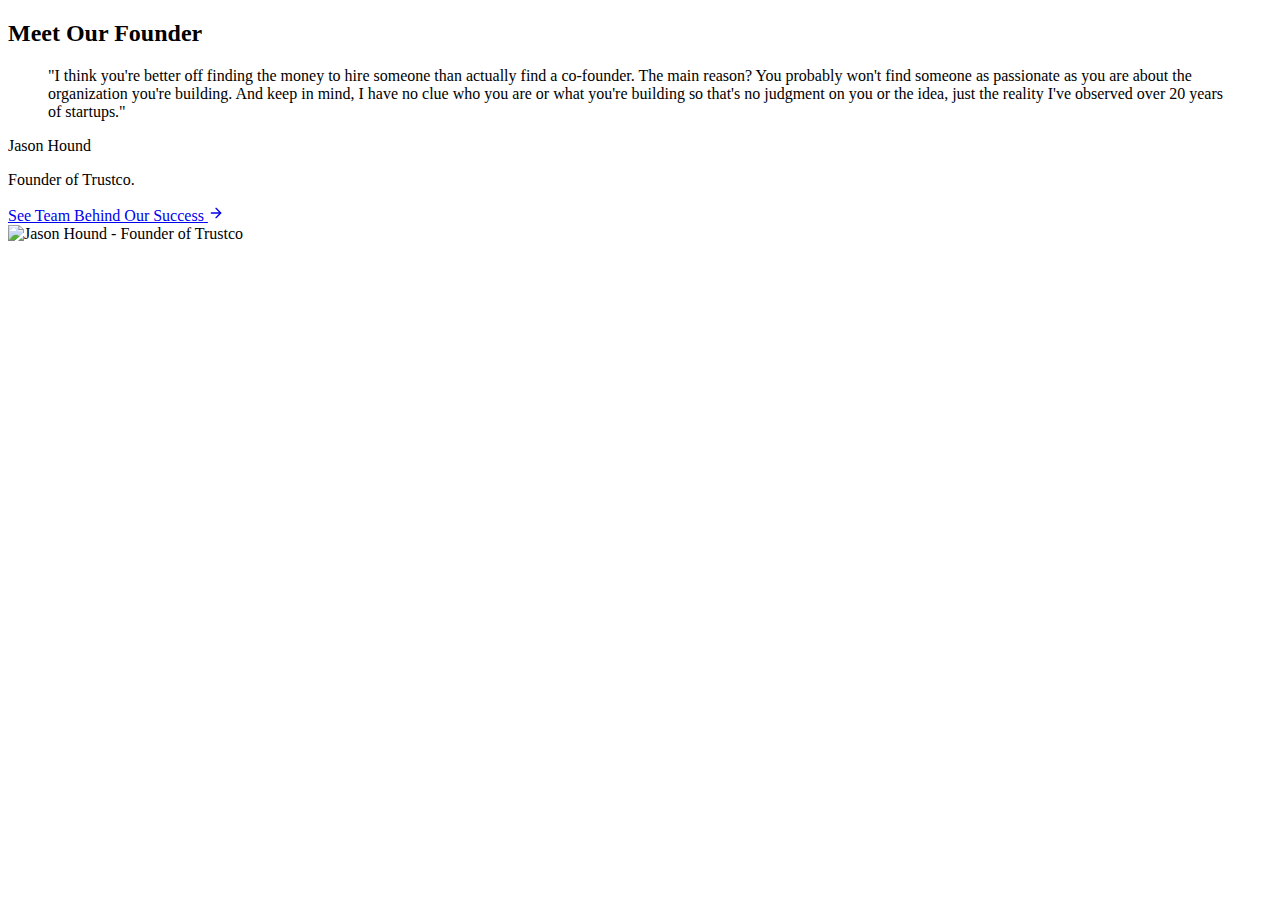
==== main.html @ 5d486e42 "Update main.html" ====
<!DOCTYPE html>
<html lang="en">

<head>
    <meta charset="UTF-8">
    <meta name="viewport" content="width=device-width, initial-scale=1.0">
    <title>Sales Insights Video</title>
    <link rel="stylesheet" href="style.css">
</head>

<body>
    <!-- Meet Our Founder Section -->
    <section class="founder-section">
        <div class="container">
            <div class="founder-grid">
                <!-- Founder Text Content -->
                <div class="founder-content">
                    <h2 class="founder-title">Meet Our Founder</h2>
                    <blockquote class="founder-quote">
                        "I think you're better off finding the money to hire someone than actually find a co-founder.
                        The main reason? You probably won't find someone as passionate as you are about the organization
                        you're building. And keep in mind, I have no clue who you are or what you're building so that's
                        no judgment on you or the idea, just the reality I've observed over 20 years of startups."
                    </blockquote>
                    <div class="founder-info">
                        <p class="founder-name">Jason Hound</p>
                        <p class="founder-position">Founder of Trustco.</p>
                    </div>
                    <a href="#team" class="team-button">
                        <span>See Team Behind Our Success</span>
                        <svg xmlns="http://www.w3.org/2000/svg" width="16" height="16" viewBox="0 0 24 24" fill="none"
                            stroke="currentColor" stroke-width="2" stroke-linecap="round" stroke-linejoin="round">
                            <line x1="5" y1="12" x2="19" y2="12"></line>
                            <polyline points="12 5 19 12 12 19"></polyline>
                        </svg>
                    </a>
                </div>

                <!-- Founder Image -->
                <div class="founder-image-container">
                    <div class="founder-image-main">
                        <img src="./public/image_founder.png" alt="Jason Hound - Founder of Trustco">
                    </div>
                </div>
            </div>
        </div>
    </section>

</body>

</html>
---- style.css ----
/* Statistics Strip Styles */
.statistics-strip {
 background-color: #fff;
 padding: 4rem 0;
 margin-top: 4rem;
}

.statistics-grid {
 display: grid;
 grid-template-columns: repeat(4, 1fr);
 gap: 2rem;
 text-align: center;
}

.statistic-value {
 font-size: 2.5rem;
 font-weight: 700;
 color: #003349;
 margin-bottom: 0.5rem;
}

.statistic-label {
 font-size: 1rem;
 color: #4b5563;
}

/* Responsive Styles */
@media (max-width: 1024px) {
 .beneficial-grid {
   grid-template-columns: repeat(2, 1fr);
 }
}

@media (max-width: 768px) {
 .beneficial-grid {
   grid-template-columns: 1fr;
 }

 .statistics-grid {
   grid-template-columns: repeat(2, 1fr);
   gap: 2rem 1rem;
 }
}

@media (max-width: 480px) {
 .statistics-grid {
   grid-template-columns: 1fr;
 }
}
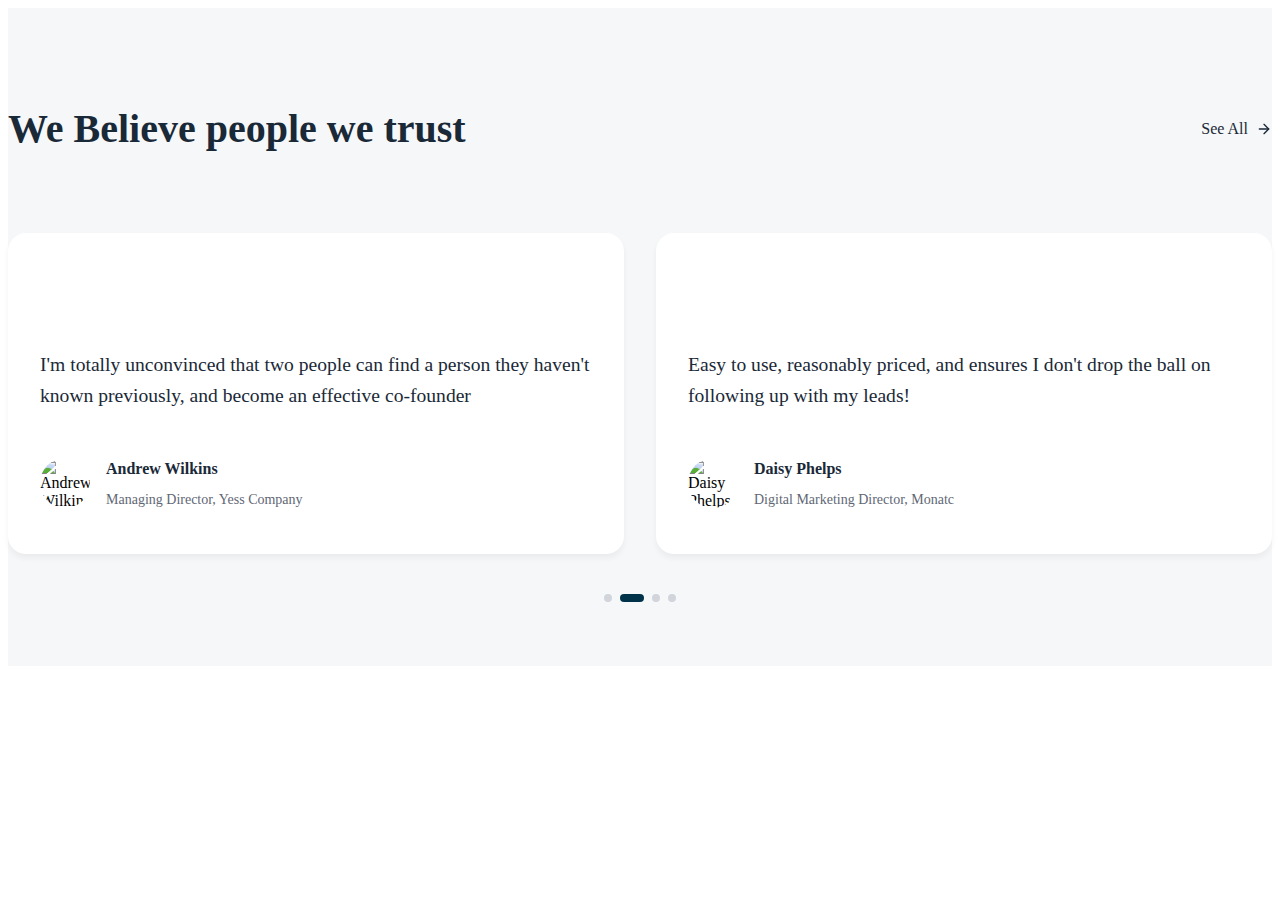
==== commit 5db5a610: "Update main.html" ====
--- a/main.html
+++ b/main.html
@@ -9,43 +9,61 @@
 </head>
 
 <body>
-    <!-- Meet Our Founder Section -->
-    <section class="founder-section">
+    <!-- Testimonials Section -->
+    <section class="testimonials-section">
         <div class="container">
-            <div class="founder-grid">
-                <!-- Founder Text Content -->
-                <div class="founder-content">
-                    <h2 class="founder-title">Meet Our Founder</h2>
-                    <blockquote class="founder-quote">
-                        "I think you're better off finding the money to hire someone than actually find a co-founder.
-                        The main reason? You probably won't find someone as passionate as you are about the organization
-                        you're building. And keep in mind, I have no clue who you are or what you're building so that's
-                        no judgment on you or the idea, just the reality I've observed over 20 years of startups."
-                    </blockquote>
-                    <div class="founder-info">
-                        <p class="founder-name">Jason Hound</p>
-                        <p class="founder-position">Founder of Trustco.</p>
+            <div class="section-header">
+                <h2 class="section-title">We Believe people we trust</h2>
+                <a href="#" class="see-all">See All <svg xmlns="http://www.w3.org/2000/svg" width="16" height="16"
+                        viewBox="0 0 24 24" fill="none" stroke="currentColor" stroke-width="2" stroke-linecap="round"
+                        stroke-linejoin="round">
+                        <line x1="5" y1="12" x2="19" y2="12"></line>
+                        <polyline points="12 5 19 12 12 19"></polyline>
+                    </svg></a>
+            </div>
+
+            <div class="testimonials-grid">
+                <!-- Testimonial Card 1 -->
+                <div class="testimonial-card">
+                    <div class="quote-mark">
+                        <img src="./public/reviewlogo.png" alt="">
                     </div>
-                    <a href="#team" class="team-button">
-                        <span>See Team Behind Our Success</span>
-                        <svg xmlns="http://www.w3.org/2000/svg" width="16" height="16" viewBox="0 0 24 24" fill="none"
-                            stroke="currentColor" stroke-width="2" stroke-linecap="round" stroke-linejoin="round">
-                            <line x1="5" y1="12" x2="19" y2="12"></line>
-                            <polyline points="12 5 19 12 12 19"></polyline>
-                        </svg>
-                    </a>
+                    <p class="testimonial-text">I'm totally unconvinced that two people can find a person they haven't
+                        known previously, and become an effective co-founder</p>
+                    <div class="testimonial-author">
+                        <img src="./public/review1.png" alt="Andrew Wilkins" class="author-image">
+                        <div class="author-info">
+                            <p class="author-name">Andrew Wilkins</p>
+                            <p class="author-position">Managing Director, Yess Company</p>
+                        </div>
+                    </div>
                 </div>
 
-                <!-- Founder Image -->
-                <div class="founder-image-container">
-                    <div class="founder-image-main">
-                        <img src="./public/image_founder.png" alt="Jason Hound - Founder of Trustco">
+                <!-- Testimonial Card 2 -->
+                <div class="testimonial-card">
+                    <div class="quote-mark">
+                        <img src="./public/reviewlogo.png" alt="">
+                    </div>
+                    <p class="testimonial-text">Easy to use, reasonably priced, and ensures I don't drop the ball on
+                        following up with my leads!</p>
+                    <div class="testimonial-author">
+                        <img src="./public/review2.png" alt="Daisy Phelps" class="author-image">
+                        <div class="author-info">
+                            <p class="author-name">Daisy Phelps</p>
+                            <p class="author-position">Digital Marketing Director, Monatc</p>
+                        </div>
                     </div>
                 </div>
             </div>
+
+            <div class="testimonial-dots">
+                <span class="dot"></span>
+                <span class="dot active"></span>
+                <span class="dot"></span>
+                <span class="dot"></span>
+            </div>
         </div>
     </section>
-
 </body>
 
 </html>
--- a/style.css
+++ b/style.css
@@ -1,49 +1,133 @@
-/* Statistics Strip Styles */
-.statistics-strip {
- background-color: #fff;
- padding: 4rem 0;
- margin-top: 4rem;
+/* Testimonials Section Styles */
+.testimonials-section {
+padding: 4rem 0;
+background-color: #f5f7f8;
 }
 
-.statistics-grid {
- display: grid;
- grid-template-columns: repeat(4, 1fr);
- gap: 2rem;
- text-align: center;
+.section-header {
+display: flex;
+justify-content: space-between;
+align-items: center;
+margin-bottom: 3rem;
 }
 
-.statistic-value {
- font-size: 2.5rem;
- font-weight: 700;
- color: #003349;
- margin-bottom: 0.5rem;
+.section-title {
+font-size: 2.5rem;
+font-weight: 700;
+color: #1a2937;
 }
 
-.statistic-label {
- font-size: 1rem;
- color: #4b5563;
+.see-all {
+display: flex;
+align-items: center;
+gap: 0.5rem;
+text-decoration: none;
+color: #1a2937;
+font-weight: 500;
+transition: color 0.3s ease;
+}
+
+.see-all:hover {
+color: #003349;
+}
+
+.testimonials-grid {
+display: grid;
+grid-template-columns: repeat(2, 1fr);
+gap: 2rem;
+}
+
+.testimonial-card {
+background-color: #fff;
+border-radius: 18px;
+padding: 2rem;
+box-shadow: 0 4px 6px rgba(0, 0, 0, 0.05);
+position: relative;
+}
+
+.quote-mark {
+font-size: 4rem;
+color: #FFD700;
+font-weight: 700;
+line-height: 1;
+margin-bottom: 1rem;
+font-family: 'Georgia', serif;
+}
+
+.testimonial-text {
+font-size: 1.225rem;
+font-weight: 500;
+color: #1a2937;
+margin-bottom: 2rem;
+line-height: 1.6;
+}
+
+.testimonial-author {
+display: flex;
+align-items: center;
+gap: 1rem;
+}
+
+.author-image {
+width: 50px;
+height: 50px;
+border-radius: 50%;
+object-fit: cover;
+}
+
+.author-name {
+font-weight: 600;
+font-size: 1rem;
+color: #1a2937;
+margin-bottom: 0.25rem;
+}
+
+.author-position {
+font-size: 0.875rem;
+color: #616775;
+}
+
+.testimonial-dots {
+display: flex;
+justify-content: center;
+gap: 0.5rem;
+margin-top: 2.5rem;
+}
+
+.dot {
+width: 8px;
+height: 8px;
+border-radius: 50%;
+background-color: #d1d5db;
+transition: all 0.3s ease;
+}
+
+.dot.active {
+width: 24px;
+border-radius: 4px;
+background-color: #003349;
 }
 
 /* Responsive Styles */
-@media (max-width: 1024px) {
- .beneficial-grid {
-   grid-template-columns: repeat(2, 1fr);
- }
+@media (max-width: 768px) {
+.testimonials-grid {
+ grid-template-columns: 1fr;
+ gap: 1.5rem;
 }
 
-@media (max-width: 768px) {
- .beneficial-grid {
-   grid-template-columns: 1fr;
- }
-
- .statistics-grid {
-   grid-template-columns: repeat(2, 1fr);
-   gap: 2rem 1rem;
- }
+.section-title {
+ font-size: 2rem;
+}
 }
 
 @media (max-width: 480px) {
- .statistics-grid {
-   grid-template-columns: 1fr;
- }
+.testimonial-text {
+ font-size: 1rem;
 }
+
+.section-header {
+ flex-direction: column;
+ align-items: flex-start;
+ gap: 1rem;
+}
+}
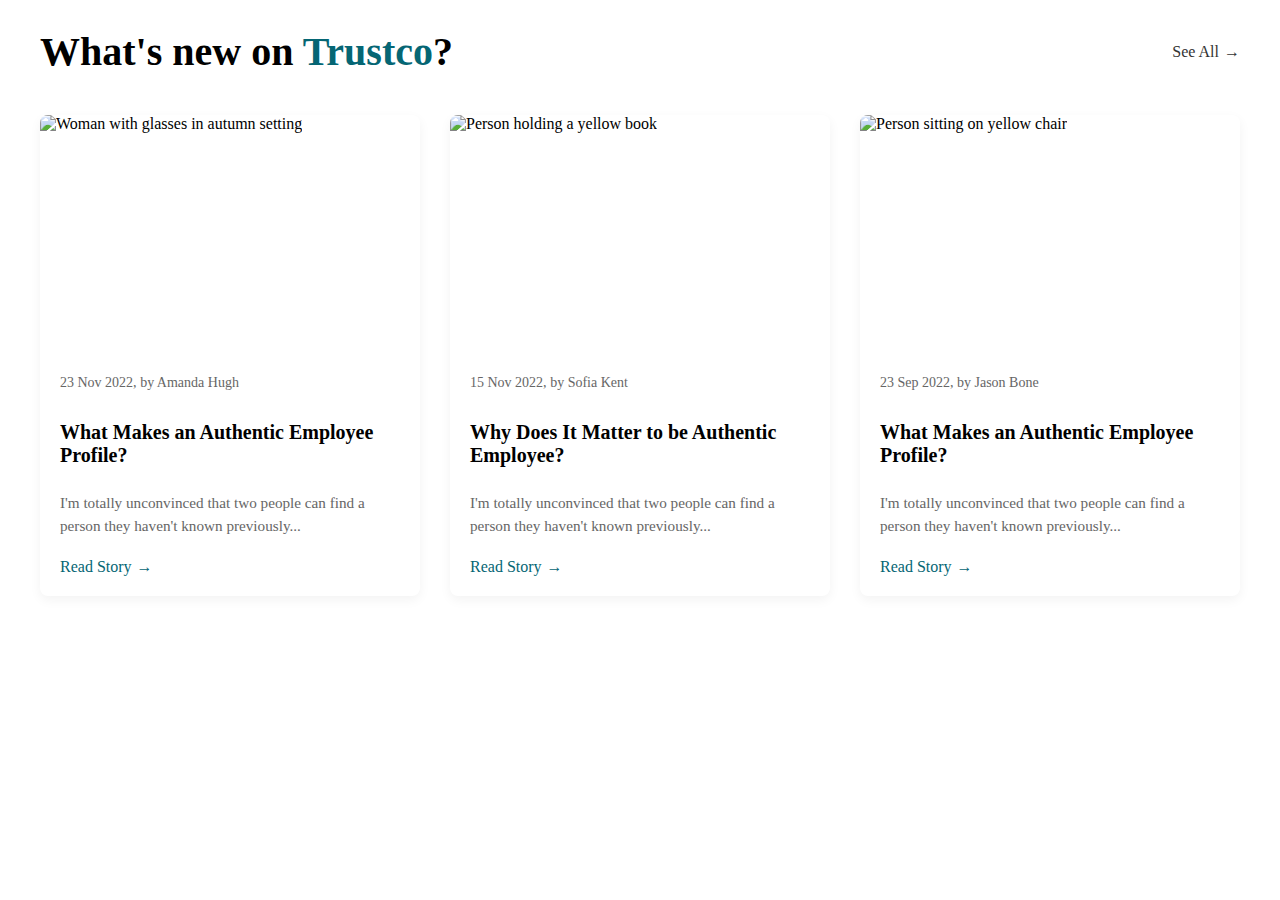
==== commit 85904f04: "Update main.html" ====
--- a/main.html
+++ b/main.html
@@ -9,59 +9,55 @@
 </head>
 
 <body>
-    <!-- Testimonials Section -->
-    <section class="testimonials-section">
-        <div class="container">
-            <div class="section-header">
-                <h2 class="section-title">We Believe people we trust</h2>
-                <a href="#" class="see-all">See All <svg xmlns="http://www.w3.org/2000/svg" width="16" height="16"
-                        viewBox="0 0 24 24" fill="none" stroke="currentColor" stroke-width="2" stroke-linecap="round"
-                        stroke-linejoin="round">
-                        <line x1="5" y1="12" x2="19" y2="12"></line>
-                        <polyline points="12 5 19 12 12 19"></polyline>
-                    </svg></a>
-            </div>
+    <!-- What's New on Trustco Section -->
+    <section class="whats-new-section">
+        <div class="section-header">
+            <h2>What's new on <span class="highlight">Trustco</span>?</h2>
+            <a href="#" class="see-all">See All <span class="arrow">→</span></a>
+        </div>
 
-            <div class="testimonials-grid">
-                <!-- Testimonial Card 1 -->
-                <div class="testimonial-card">
-                    <div class="quote-mark">
-                        <img src="./public/reviewlogo.png" alt="">
-                    </div>
-                    <p class="testimonial-text">I'm totally unconvinced that two people can find a person they haven't
-                        known previously, and become an effective co-founder</p>
-                    <div class="testimonial-author">
-                        <img src="./public/review1.png" alt="Andrew Wilkins" class="author-image">
-                        <div class="author-info">
-                            <p class="author-name">Andrew Wilkins</p>
-                            <p class="author-position">Managing Director, Yess Company</p>
-                        </div>
-                    </div>
+        <div class="blog-cards">
+            <!-- Card 1 -->
+            <article class="blog-card">
+                <div class="card-image">
+                    <img src="./public/Photo1.png" alt="Woman with glasses in autumn setting" />
                 </div>
+                <div class="card-content">
+                    <div class="card-date">23 Nov 2022, <span class="author">by Amanda Hugh</span></div>
+                    <h3 class="card-title">What Makes an Authentic Employee Profile?</h3>
+                    <p class="card-excerpt">I'm totally unconvinced that two people can find a person they haven't known
+                        previously...</p>
+                    <a href="#" class="read-story">Read Story <span class="arrow">→</span></a>
+                </div>
+            </article>
 
-                <!-- Testimonial Card 2 -->
-                <div class="testimonial-card">
-                    <div class="quote-mark">
-                        <img src="./public/reviewlogo.png" alt="">
-                    </div>
-                    <p class="testimonial-text">Easy to use, reasonably priced, and ensures I don't drop the ball on
-                        following up with my leads!</p>
-                    <div class="testimonial-author">
-                        <img src="./public/review2.png" alt="Daisy Phelps" class="author-image">
-                        <div class="author-info">
-                            <p class="author-name">Daisy Phelps</p>
-                            <p class="author-position">Digital Marketing Director, Monatc</p>
-                        </div>
-                    </div>
+            <!-- Card 2 -->
+            <article class="blog-card">
+                <div class="card-image">
+                    <img src="./public/Photo2.png" alt="Person holding a yellow book" />
                 </div>
-            </div>
+                <div class="card-content">
+                    <div class="card-date">15 Nov 2022, <span class="author">by Sofia Kent</span></div>
+                    <h3 class="card-title">Why Does It Matter to be Authentic Employee?</h3>
+                    <p class="card-excerpt">I'm totally unconvinced that two people can find a person they haven't known
+                        previously...</p>
+                    <a href="#" class="read-story">Read Story <span class="arrow">→</span></a>
+                </div>
+            </article>
 
-            <div class="testimonial-dots">
-                <span class="dot"></span>
-                <span class="dot active"></span>
-                <span class="dot"></span>
-                <span class="dot"></span>
-            </div>
+            <!-- Card 3 -->
+            <article class="blog-card">
+                <div class="card-image">
+                    <img src="./public/Photo3.png" alt="Person sitting on yellow chair" />
+                </div>
+                <div class="card-content">
+                    <div class="card-date">23 Sep 2022, <span class="author">by Jason Bone</span></div>
+                    <h3 class="card-title">What Makes an Authentic Employee Profile?</h3>
+                    <p class="card-excerpt">I'm totally unconvinced that two people can find a person they haven't known
+                        previously...</p>
+                    <a href="#" class="read-story">Read Story <span class="arrow">→</span></a>
+                </div>
+            </article>
         </div>
     </section>
 </body>
--- a/style.css
+++ b/style.css
@@ -1,133 +1,132 @@
-/* Testimonials Section Styles */
-.testimonials-section {
-padding: 4rem 0;
-background-color: #f5f7f8;
+/* What's New Section Styles */
+.whats-new-section {
+max-width: 1200px;
+margin: 0 auto;
+padding: 20px;
 }
 
 .section-header {
 display: flex;
 justify-content: space-between;
 align-items: center;
-margin-bottom: 3rem;
+margin-bottom: 40px;
 }
 
-.section-title {
+.section-header h2 {
 font-size: 2.5rem;
 font-weight: 700;
-color: #1a2937;
+margin: 0;
+}
+
+.highlight {
+color: #056674;
 }
 
 .see-all {
+color: #333;
+text-decoration: none;
+font-weight: 500;
 display: flex;
 align-items: center;
-gap: 0.5rem;
-text-decoration: none;
-color: #1a2937;
-font-weight: 500;
-transition: color 0.3s ease;
 }
 
-.see-all:hover {
-color: #003349;
+.arrow {
+margin-left: 5px;
 }
 
-.testimonials-grid {
+.blog-cards {
 display: grid;
-grid-template-columns: repeat(2, 1fr);
-gap: 2rem;
+/* grid-template-columns: repeat(3, 1fr); */
+grid-template-columns: repeat(auto-fit, minmax(300px, 1fr));
+gap: 30px;
 }
 
-.testimonial-card {
-background-color: #fff;
-border-radius: 18px;
-padding: 2rem;
-box-shadow: 0 4px 6px rgba(0, 0, 0, 0.05);
-position: relative;
+.blog-card {
+background-color: white;
+border-radius: 8px;
+overflow: hidden;
+box-shadow: 0 4px 12px rgba(0, 0, 0, 0.05);
+transition: transform 0.3s ease, box-shadow 0.3s ease;
+display: flex;
+flex-direction: column;
 }
 
-.quote-mark {
-font-size: 4rem;
-color: #FFD700;
-font-weight: 700;
-line-height: 1;
-margin-bottom: 1rem;
-font-family: 'Georgia', serif;
+.blog-card:hover {
+transform: translateY(-5px);
+box-shadow: 0 10px 20px rgba(0, 0, 0, 0.1);
 }
 
-.testimonial-text {
-font-size: 1.225rem;
-font-weight: 500;
-color: #1a2937;
-margin-bottom: 2rem;
-line-height: 1.6;
+.card-image {
+width: 100%;
+height: 240px;
+display: block;
 }
 
-.testimonial-author {
-display: flex;
-align-items: center;
-gap: 1rem;
+.card-image img {
+width: 100%;
+height: 100%;
+object-fit: cover;
+object-position: center;
 }
 
-.author-image {
-width: 50px;
-height: 50px;
-border-radius: 50%;
-object-fit: cover;
+.card-content {
+padding: 20px;
+display: flex;
+flex-direction: column;
+flex-grow: 1;
 }
 
-.author-name {
-font-weight: 600;
-font-size: 1rem;
-color: #1a2937;
-margin-bottom: 0.25rem;
+.card-date {
+font-size: 0.875rem;
+color: #666;
+margin-bottom: 10px;
 }
 
-.author-position {
-font-size: 0.875rem;
-color: #616775;
+.author {
+font-weight: 500;
 }
 
-.testimonial-dots {
-display: flex;
-justify-content: center;
-gap: 0.5rem;
-margin-top: 2.5rem;
+.card-title {
+font-size: 1.25rem;
+font-weight: 700;
+margin-bottom: 10px;
 }
 
-.dot {
-width: 8px;
-height: 8px;
-border-radius: 50%;
-background-color: #d1d5db;
-transition: all 0.3s ease;
+.card-excerpt {
+color: #666;
+font-size: 0.95rem;
+line-height: 1.5;
+margin-bottom: 20px;
+flex-grow: 1;
 }
 
-.dot.active {
-width: 24px;
-border-radius: 4px;
-background-color: #003349;
+.read-story {
+color: #056674;
+text-decoration: none;
+font-weight: 500;
+display: inline-flex;
+align-items: center;
+margin-top: auto;
 }
 
-/* Responsive Styles */
-@media (max-width: 768px) {
-.testimonials-grid {
- grid-template-columns: 1fr;
- gap: 1.5rem;
+.read-story .arrow {
+margin-left: 5px;
 }
 
-.section-title {
- font-size: 2rem;
+@media (max-width: 900px) {
+.blog-cards {
+ grid-template-columns: repeat(2, 1fr);
 }
 }
 
-@media (max-width: 480px) {
-.testimonial-text {
- font-size: 1rem;
+@media (max-width: 600px) {
+.blog-cards {
+ grid-template-columns: 1fr;
 }
 
 .section-header {
  flex-direction: column;
  align-items: flex-start;
- gap: 1rem;
+ gap: 15px;
 }
 }
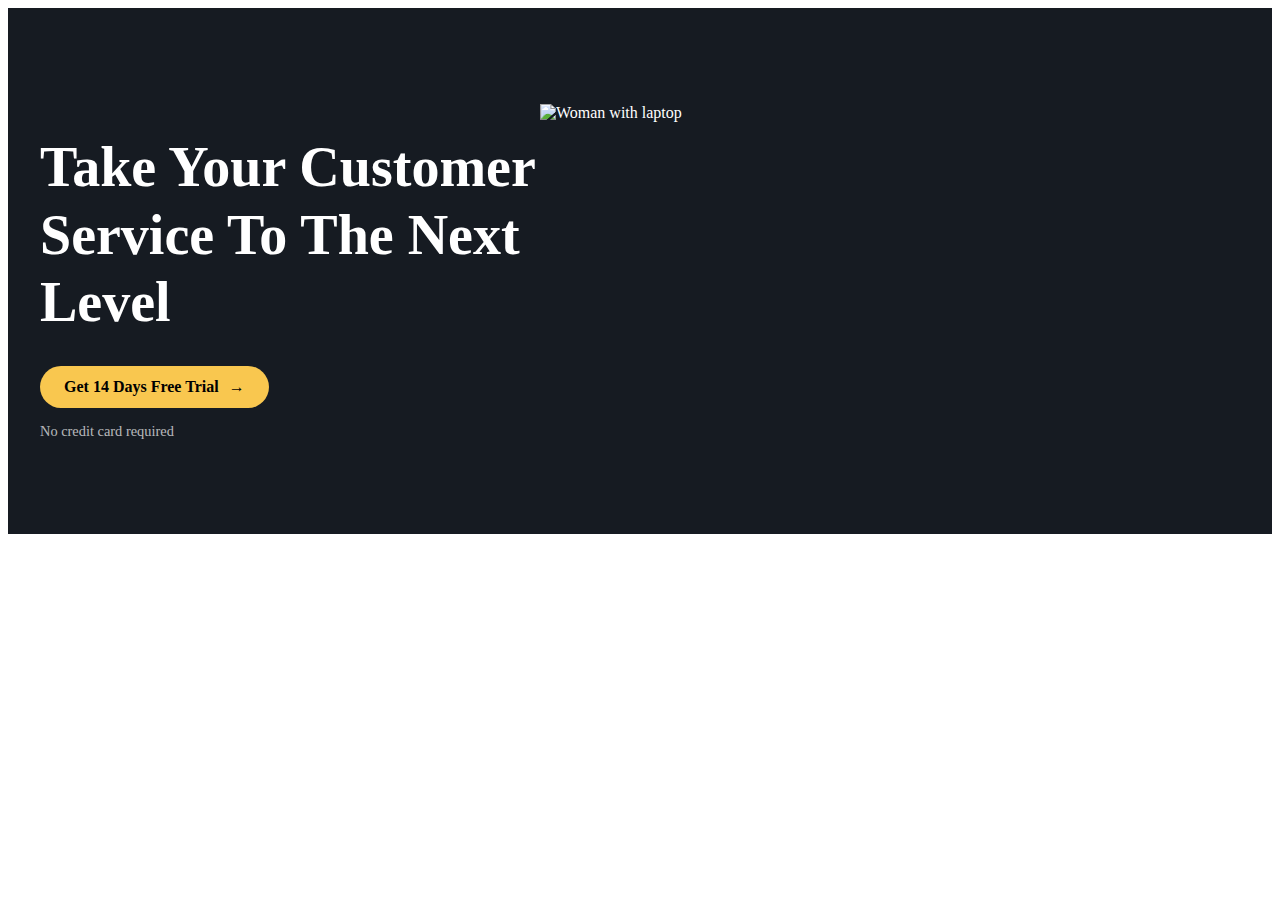
==== commit 6e487669: "Update main.html" ====
--- a/main.html
+++ b/main.html
@@ -8,56 +8,18 @@
     <link rel="stylesheet" href="style.css">
 </head>
 
-<body>
-    <!-- What's New on Trustco Section -->
-    <section class="whats-new-section">
-        <div class="section-header">
-            <h2>What's new on <span class="highlight">Trustco</span>?</h2>
-            <a href="#" class="see-all">See All <span class="arrow">→</span></a>
-        </div>
+<body><!-- Customer Service Section -->
+    <section class="customer-service-section">
+        <div class="service-content">
+            <div class="service-text">
+                <h2>Take Your Customer Service To The Next Level</h2>
+                <a href="#" class="trial-button">Get 14 Days Free Trial <span class="arrow">→</span></a>
+                <p class="no-card">No credit card required</p>
+            </div>
 
-        <div class="blog-cards">
-            <!-- Card 1 -->
-            <article class="blog-card">
-                <div class="card-image">
-                    <img src="./public/Photo1.png" alt="Woman with glasses in autumn setting" />
-                </div>
-                <div class="card-content">
-                    <div class="card-date">23 Nov 2022, <span class="author">by Amanda Hugh</span></div>
-                    <h3 class="card-title">What Makes an Authentic Employee Profile?</h3>
-                    <p class="card-excerpt">I'm totally unconvinced that two people can find a person they haven't known
-                        previously...</p>
-                    <a href="#" class="read-story">Read Story <span class="arrow">→</span></a>
-                </div>
-            </article>
-
-            <!-- Card 2 -->
-            <article class="blog-card">
-                <div class="card-image">
-                    <img src="./public/Photo2.png" alt="Person holding a yellow book" />
-                </div>
-                <div class="card-content">
-                    <div class="card-date">15 Nov 2022, <span class="author">by Sofia Kent</span></div>
-                    <h3 class="card-title">Why Does It Matter to be Authentic Employee?</h3>
-                    <p class="card-excerpt">I'm totally unconvinced that two people can find a person they haven't known
-                        previously...</p>
-                    <a href="#" class="read-story">Read Story <span class="arrow">→</span></a>
-                </div>
-            </article>
-
-            <!-- Card 3 -->
-            <article class="blog-card">
-                <div class="card-image">
-                    <img src="./public/Photo3.png" alt="Person sitting on yellow chair" />
-                </div>
-                <div class="card-content">
-                    <div class="card-date">23 Sep 2022, <span class="author">by Jason Bone</span></div>
-                    <h3 class="card-title">What Makes an Authentic Employee Profile?</h3>
-                    <p class="card-excerpt">I'm totally unconvinced that two people can find a person they haven't known
-                        previously...</p>
-                    <a href="#" class="read-story">Read Story <span class="arrow">→</span></a>
-                </div>
-            </article>
+            <div class="service-image">
+                <img src="./public/customer.png" alt="Woman with laptop">
+            </div>
         </div>
     </section>
 </body>
--- a/style.css
+++ b/style.css
@@ -1,132 +1,95 @@
-/* What's New Section Styles */
-.whats-new-section {
-max-width: 1200px;
-margin: 0 auto;
-padding: 20px;
+/* Customer Service Section Styles */
+.customer-service-section {
+background-color: #161b22;
+color: white;
+padding: 80px 0;
+position: relative;
+overflow: hidden;
 }
 
-.section-header {
+.service-content {
 display: flex;
 justify-content: space-between;
 align-items: center;
-margin-bottom: 40px;
+max-width: 1200px;
+margin: 0 auto;
+padding: 0 20px;
 }
 
-.section-header h2 {
-font-size: 2.5rem;
-font-weight: 700;
-margin: 0;
+.service-text {
+flex: 1;
+max-width: 500px;
 }
 
-.highlight {
-color: #056674;
+.service-text h2 {
+font-size: 3.5rem;
+font-weight: 700;
+line-height: 1.2;
+margin-bottom: 30px;
 }
 
-.see-all {
-color: #333;
+.trial-button {
+display: inline-flex;
+align-items: center;
+background-color: #f9c74f;
+color: #000;
+padding: 12px 24px;
+border-radius: 30px;
 text-decoration: none;
-font-weight: 500;
-display: flex;
-align-items: center;
+font-weight: 600;
+transition: background-color 0.3s;
+}
+
+.trial-button:hover {
+background-color: #f8b500;
 }
 
 .arrow {
-margin-left: 5px;
+margin-left: 10px;
 }
 
-.blog-cards {
-display: grid;
-/* grid-template-columns: repeat(3, 1fr); */
-grid-template-columns: repeat(auto-fit, minmax(300px, 1fr));
-gap: 30px;
+.no-card {
+margin-top: 15px;
+color: rgba(255, 255, 255, 0.7);
+font-size: 0.9rem;
 }
 
-.blog-card {
-background-color: white;
-border-radius: 8px;
-overflow: hidden;
-box-shadow: 0 4px 12px rgba(0, 0, 0, 0.05);
-transition: transform 0.3s ease, box-shadow 0.3s ease;
-display: flex;
-flex-direction: column;
+.service-image {
+flex: 1;
+position: relative;
+height: 335px;
+max-width: 1200px;
 }
 
-.blog-card:hover {
-transform: translateY(-5px);
-box-shadow: 0 10px 20px rgba(0, 0, 0, 0.1);
-}
-
-.card-image {
+.service-image img {
 width: 100%;
-height: 240px;
 display: block;
 }
 
-.card-image img {
-width: 100%;
-height: 100%;
-object-fit: cover;
-object-position: center;
+.icon-circle {
+position: absolute;
+width: 50px;
+height: 50px;
+border-radius: 50%;
+display: flex;
+align-items: center;
+justify-content: center;
 }
 
-.card-content {
-padding: 20px;
-display: flex;
-flex-direction: column;
-flex-grow: 1;
+.icon-crown {
+background-color: rgba(255, 255, 255, 0.2);
+top: 40%;
+left: 10%;
 }
 
-.card-date {
-font-size: 0.875rem;
-color: #666;
-margin-bottom: 10px;
+.icon-search {
+background-color: #f9c74f;
+top: 20%;
+right: 10%;
 }
 
-.author {
-font-weight: 500;
+.icon-star {
+background-color: #1e5f74;
+bottom: 30%;
+right: 20%;
 }
-
-.card-title {
-font-size: 1.25rem;
-font-weight: 700;
-margin-bottom: 10px;
-}
-
-.card-excerpt {
-color: #666;
-font-size: 0.95rem;
-line-height: 1.5;
-margin-bottom: 20px;
-flex-grow: 1;
-}
-
-.read-story {
-color: #056674;
-text-decoration: none;
-font-weight: 500;
-display: inline-flex;
-align-items: center;
-margin-top: auto;
-}
-
-.read-story .arrow {
-margin-left: 5px;
-}
-
-@media (max-width: 900px) {
-.blog-cards {
- grid-template-columns: repeat(2, 1fr);
-}
-}
-
-@media (max-width: 600px) {
-.blog-cards {
- grid-template-columns: 1fr;
-}
-
-.section-header {
- flex-direction: column;
- align-items: flex-start;
- gap: 15px;
-}
-}
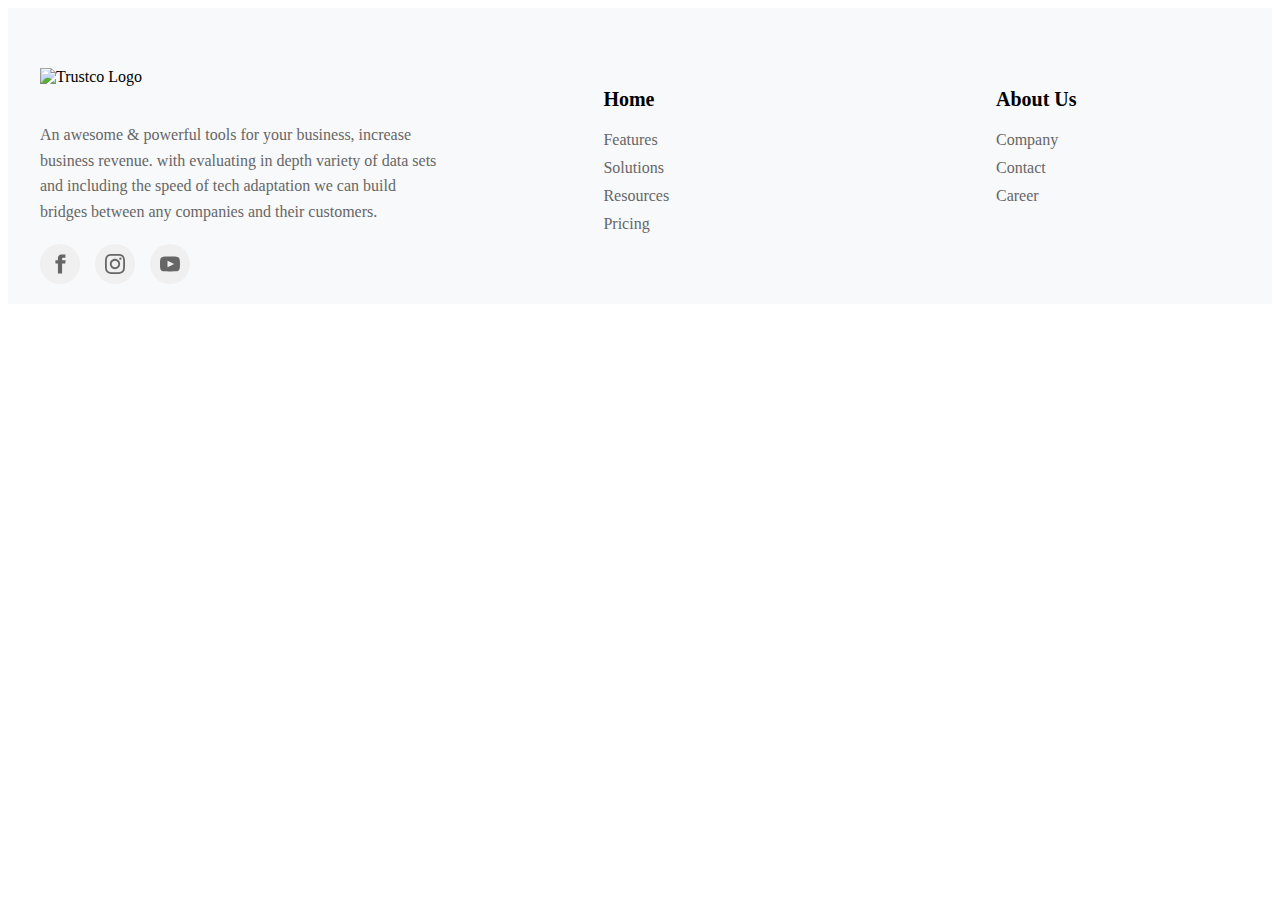
==== commit 16bd9757: "Update main.html" ====
--- a/main.html
+++ b/main.html
@@ -8,20 +8,62 @@
     <link rel="stylesheet" href="style.css">
 </head>
 
-<body><!-- Customer Service Section -->
-    <section class="customer-service-section">
-        <div class="service-content">
-            <div class="service-text">
-                <h2>Take Your Customer Service To The Next Level</h2>
-                <a href="#" class="trial-button">Get 14 Days Free Trial <span class="arrow">→</span></a>
-                <p class="no-card">No credit card required</p>
+<body><!-- Footer Section -->
+    <footer>
+        <div class="footer-top">
+            <div class="footer-logo-section">
+                <div class="footer-logo">
+                    <img src="./public/headerlogo.png" alt="Trustco Logo">
+                </div>
+                <div class="footer-description">
+                    <p>An awesome & powerful tools for your business, increase business revenue. with evaluating in
+                        depth variety of data sets and including the speed of tech adaptation we can build bridges
+                        between any companies and their customers.</p>
+                </div>
+                <div class="social-links">
+                    <a href="#" class="social-icon facebook">
+                        <svg xmlns="http://www.w3.org/2000/svg" viewBox="0 0 24 24" width="24" height="24">
+                            <path fill="currentColor"
+                                d="M18.77 7.46H14.5v-1.9c0-.9.6-1.1 1-1.1h3V.5h-4.33C10.24.5 9.5 3.44 9.5 5.32v2.15h-3v4h3v12h5v-12h3.85l.42-4z" />
+                        </svg>
+                    </a>
+                    <a href="#" class="social-icon instagram">
+                        <svg xmlns="http://www.w3.org/2000/svg" viewBox="0 0 24 24" width="24" height="24">
+                            <path fill="currentColor"
+                                d="M12 2.163c3.204 0 3.584.012 4.85.07 3.252.148 4.771 1.691 4.919 4.919.058 1.265.069 1.645.069 4.849 0 3.205-.012 3.584-.069 4.849-.149 3.225-1.664 4.771-4.919 4.919-1.266.058-1.644.07-4.85.07-3.204 0-3.584-.012-4.849-.07-3.26-.149-4.771-1.699-4.919-4.92-.058-1.265-.07-1.644-.07-4.849 0-3.204.013-3.583.07-4.849.149-3.227 1.664-4.771 4.919-4.919 1.266-.057 1.645-.069 4.849-.069zm0-2.163c-3.259 0-3.667.014-4.947.072-4.358.2-6.78 2.618-6.98 6.98-.059 1.281-.073 1.689-.073 4.948 0 3.259.014 3.668.072 4.948.2 4.358 2.618 6.78 6.98 6.98 1.281.058 1.689.072 4.948.072 3.259 0 3.668-.014 4.948-.072 4.354-.2 6.782-2.618 6.979-6.98.059-1.28.073-1.689.073-4.948 0-3.259-.014-3.667-.072-4.947-.196-4.354-2.617-6.78-6.979-6.98-1.281-.059-1.69-.073-4.949-.073zm0 5.838c-3.403 0-6.162 2.759-6.162 6.162s2.759 6.163 6.162 6.163 6.162-2.759 6.162-6.163c0-3.403-2.759-6.162-6.162-6.162zm0 10.162c-2.209 0-4-1.79-4-4 0-2.209 1.791-4 4-4s4 1.791 4 4c0 2.21-1.791 4-4 4zm6.406-11.845c-.796 0-1.441.645-1.441 1.44s.645 1.44 1.441 1.44c.795 0 1.439-.645 1.439-1.44s-.644-1.44-1.439-1.44z" />
+                        </svg>
+                    </a>
+                    <a href="#" class="social-icon youtube">
+                        <svg xmlns="http://www.w3.org/2000/svg" viewBox="0 0 24 24" width="24" height="24">
+                            <path fill="currentColor"
+                                d="M19.615 3.184c-3.604-.246-11.631-.245-15.23 0-3.897.266-4.356 2.62-4.385 8.816.029 6.185.484 8.549 4.385 8.816 3.6.245 11.626.246 15.23 0 3.897-.266 4.356-2.62 4.385-8.816-.029-6.185-.484-8.549-4.385-8.816zm-10.615 12.816v-8l8 3.993-8 4.007z" />
+                        </svg>
+                    </a>
+                </div>
             </div>
 
-            <div class="service-image">
-                <img src="./public/customer.png" alt="Woman with laptop">
+            <div class="footer-links">
+                <div class="footer-menu">
+                    <h3>Home</h3>
+                    <ul>
+                        <li><a href="#">Features</a></li>
+                        <li><a href="#">Solutions</a></li>
+                        <li><a href="#">Resources</a></li>
+                        <li><a href="#">Pricing</a></li>
+                    </ul>
+                </div>
+
+                <div class="footer-menu">
+                    <h3>About Us</h3>
+                    <ul>
+                        <li><a href="#">Company</a></li>
+                        <li><a href="#">Contact</a></li>
+                        <li><a href="#">Career</a></li>
+                    </ul>
+                </div>
             </div>
         </div>
-    </section>
+        </section>
 </body>
 
 </html>
--- a/style.css
+++ b/style.css
@@ -1,95 +1,87 @@
-/* Customer Service Section Styles */
-.customer-service-section {
-background-color: #161b22;
-color: white;
-padding: 80px 0;
-position: relative;
-overflow: hidden;
+/* Footer Styles */
+footer {
+background-color: #f8f9fa;
+padding: 60px 0 20px;
 }
 
-.service-content {
+.footer-top {
 display: flex;
 justify-content: space-between;
-align-items: center;
 max-width: 1200px;
 margin: 0 auto;
 padding: 0 20px;
 }
 
-.service-text {
+.footer-logo-section {
 flex: 1;
-max-width: 500px;
+max-width: 400px;
 }
 
-.service-text h2 {
-font-size: 3.5rem;
-font-weight: 700;
-line-height: 1.2;
-margin-bottom: 30px;
+.footer-logo img {
+height: 40px;
+margin-bottom: 20px;
 }
 
-.trial-button {
-display: inline-flex;
-align-items: center;
-background-color: #f9c74f;
-color: #000;
-padding: 12px 24px;
-border-radius: 30px;
-text-decoration: none;
-font-weight: 600;
-transition: background-color 0.3s;
+.footer-description p {
+color: #666;
+line-height: 1.6;
+margin-bottom: 20px;
 }
 
-.trial-button:hover {
-background-color: #f8b500;
+.social-links {
+display: flex;
+gap: 15px;
 }
 
-.arrow {
-margin-left: 10px;
-}
-
-.no-card {
-margin-top: 15px;
-color: rgba(255, 255, 255, 0.7);
-font-size: 0.9rem;
-}
-
-.service-image {
-flex: 1;
-position: relative;
-height: 335px;
-max-width: 1200px;
-}
-
-.service-image img {
-width: 100%;
-display: block;
-}
-
-.icon-circle {
-position: absolute;
-width: 50px;
-height: 50px;
+.social-icon {
+width: 40px;
+height: 40px;
 border-radius: 50%;
+background-color: #f0f0f0;
 display: flex;
 align-items: center;
 justify-content: center;
+color: #666;
+transition: background-color 0.3s, color 0.3s;
 }
 
-.icon-crown {
-background-color: rgba(255, 255, 255, 0.2);
-top: 40%;
-left: 10%;
+.social-icon:hover {
+background-color: #e0e0e0;
 }
 
-.icon-search {
-background-color: #f9c74f;
-top: 20%;
-right: 10%;
+.social-icon svg {
+width: 20px;
+height: 20px;
 }
 
-.icon-star {
-background-color: #1e5f74;
-bottom: 30%;
-right: 20%;
+.footer-links {
+flex: 1;
+display: flex;
+justify-content: space-around;
 }
+
+.footer-menu h3 {
+font-size: 1.25rem;
+font-weight: 700;
+margin-bottom: 20px;
+}
+
+.footer-menu ul {
+list-style: none;
+padding: 0;
+margin: 0;
+}
+
+.footer-menu ul li {
+margin-bottom: 10px;
+}
+
+.footer-menu ul li a {
+color: #666;
+text-decoration: none;
+transition: color 0.3s;
+}
+
+.footer-menu ul li a:hover {
+color: #1e5f74;
+}
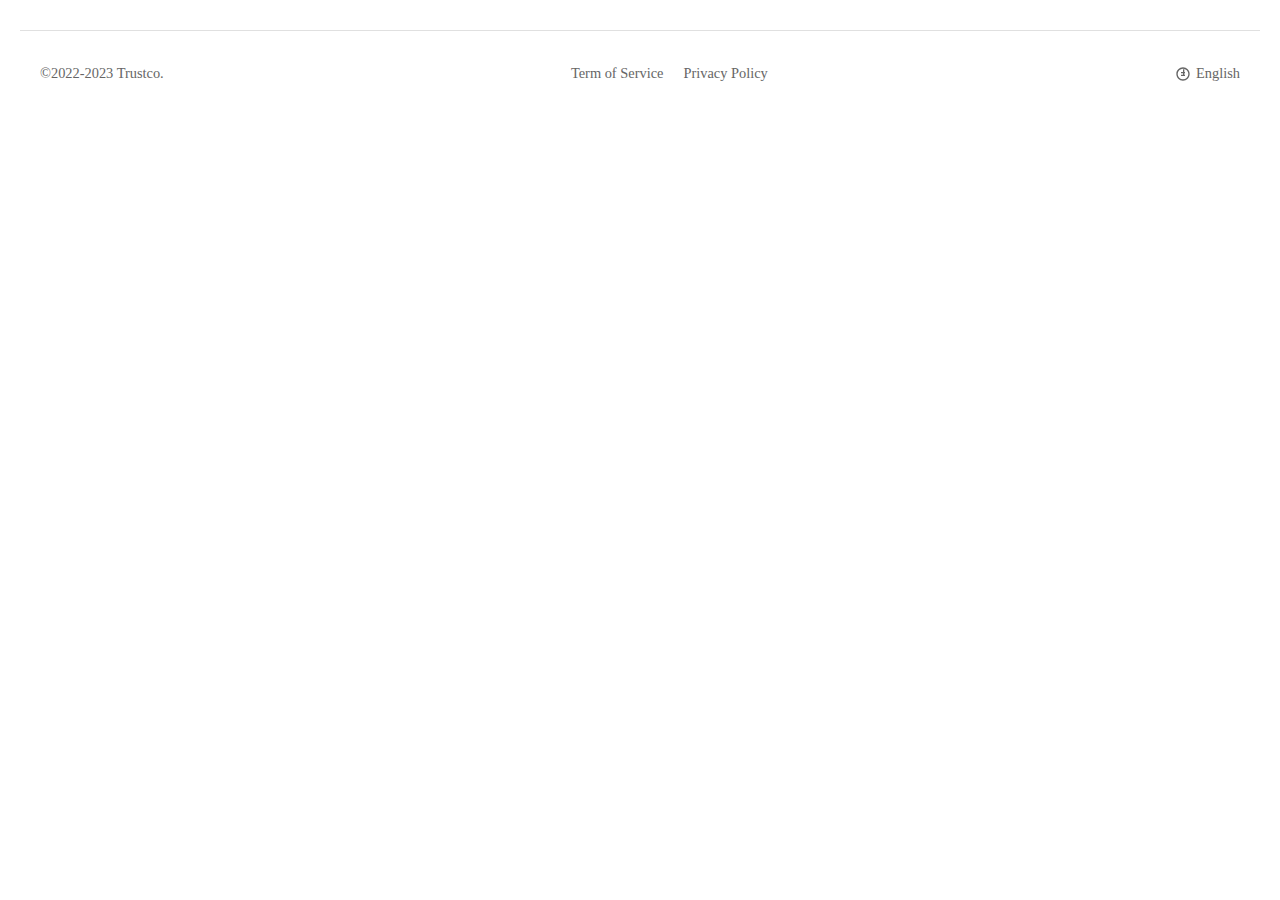
==== commit 3085f4c7: "Update main.html" ====
--- a/main.html
+++ b/main.html
@@ -9,61 +9,19 @@
 </head>
 
 <body><!-- Footer Section -->
-    <footer>
-        <div class="footer-top">
-            <div class="footer-logo-section">
-                <div class="footer-logo">
-                    <img src="./public/headerlogo.png" alt="Trustco Logo">
-                </div>
-                <div class="footer-description">
-                    <p>An awesome & powerful tools for your business, increase business revenue. with evaluating in
-                        depth variety of data sets and including the speed of tech adaptation we can build bridges
-                        between any companies and their customers.</p>
-                </div>
-                <div class="social-links">
-                    <a href="#" class="social-icon facebook">
-                        <svg xmlns="http://www.w3.org/2000/svg" viewBox="0 0 24 24" width="24" height="24">
-                            <path fill="currentColor"
-                                d="M18.77 7.46H14.5v-1.9c0-.9.6-1.1 1-1.1h3V.5h-4.33C10.24.5 9.5 3.44 9.5 5.32v2.15h-3v4h3v12h5v-12h3.85l.42-4z" />
-                        </svg>
-                    </a>
-                    <a href="#" class="social-icon instagram">
-                        <svg xmlns="http://www.w3.org/2000/svg" viewBox="0 0 24 24" width="24" height="24">
-                            <path fill="currentColor"
-                                d="M12 2.163c3.204 0 3.584.012 4.85.07 3.252.148 4.771 1.691 4.919 4.919.058 1.265.069 1.645.069 4.849 0 3.205-.012 3.584-.069 4.849-.149 3.225-1.664 4.771-4.919 4.919-1.266.058-1.644.07-4.85.07-3.204 0-3.584-.012-4.849-.07-3.26-.149-4.771-1.699-4.919-4.92-.058-1.265-.07-1.644-.07-4.849 0-3.204.013-3.583.07-4.849.149-3.227 1.664-4.771 4.919-4.919 1.266-.057 1.645-.069 4.849-.069zm0-2.163c-3.259 0-3.667.014-4.947.072-4.358.2-6.78 2.618-6.98 6.98-.059 1.281-.073 1.689-.073 4.948 0 3.259.014 3.668.072 4.948.2 4.358 2.618 6.78 6.98 6.98 1.281.058 1.689.072 4.948.072 3.259 0 3.668-.014 4.948-.072 4.354-.2 6.782-2.618 6.979-6.98.059-1.28.073-1.689.073-4.948 0-3.259-.014-3.667-.072-4.947-.196-4.354-2.617-6.78-6.979-6.98-1.281-.059-1.69-.073-4.949-.073zm0 5.838c-3.403 0-6.162 2.759-6.162 6.162s2.759 6.163 6.162 6.163 6.162-2.759 6.162-6.163c0-3.403-2.759-6.162-6.162-6.162zm0 10.162c-2.209 0-4-1.79-4-4 0-2.209 1.791-4 4-4s4 1.791 4 4c0 2.21-1.791 4-4 4zm6.406-11.845c-.796 0-1.441.645-1.441 1.44s.645 1.44 1.441 1.44c.795 0 1.439-.645 1.439-1.44s-.644-1.44-1.439-1.44z" />
-                        </svg>
-                    </a>
-                    <a href="#" class="social-icon youtube">
-                        <svg xmlns="http://www.w3.org/2000/svg" viewBox="0 0 24 24" width="24" height="24">
-                            <path fill="currentColor"
-                                d="M19.615 3.184c-3.604-.246-11.631-.245-15.23 0-3.897.266-4.356 2.62-4.385 8.816.029 6.185.484 8.549 4.385 8.816 3.6.245 11.626.246 15.23 0 3.897-.266 4.356-2.62 4.385-8.816-.029-6.185-.484-8.549-4.385-8.816zm-10.615 12.816v-8l8 3.993-8 4.007z" />
-                        </svg>
-                    </a>
-                </div>
-            </div>
-
-            <div class="footer-links">
-                <div class="footer-menu">
-                    <h3>Home</h3>
-                    <ul>
-                        <li><a href="#">Features</a></li>
-                        <li><a href="#">Solutions</a></li>
-                        <li><a href="#">Resources</a></li>
-                        <li><a href="#">Pricing</a></li>
-                    </ul>
-                </div>
-
-                <div class="footer-menu">
-                    <h3>About Us</h3>
-                    <ul>
-                        <li><a href="#">Company</a></li>
-                        <li><a href="#">Contact</a></li>
-                        <li><a href="#">Career</a></li>
-                    </ul>
-                </div>
-            </div>
+    <div class="footer-copyright">
+        <p>©2022-2023 Trustco.</p>
+        <div class="footer-legal">
+          <a href="#">Term of Service</a>
+          <a href="#">Privacy Policy</a>
         </div>
-        </section>
+        <div class="language-selector">
+          <svg xmlns="http://www.w3.org/2000/svg" viewBox="0 0 24 24" width="16" height="16">
+            <path fill="currentColor" d="M12 22c5.523 0 10-4.477 10-10S17.523 2 12 2 2 6.477 2 12s4.477 10 10 10zm0-2a8 8 0 1 1 0-16 8 8 0 0 1 0 16zm-3-7h6v2H9v-2zm0-4h6v2H9V9zm3-4h2v8h-2V5z"/>
+          </svg>
+          English
+        </div>
+      </div>
 </body>
 
 </html>
--- a/style.css
+++ b/style.css
@@ -1,87 +1,83 @@
-/* Footer Styles */
-footer {
-background-color: #f8f9fa;
-padding: 60px 0 20px;
+.footer-bottom {
+max-width: 1200px;
+margin: 40px auto 0;
+padding: 20px;
+border-top: 1px solid #e0e0e0;
+}
+
+.footer-credit {
+display: flex;
+flex-direction: column;
+align-items: center;
+text-align: center;
+}
+
+.dev-credit {
+margin-bottom: 20px;
+}
+
+.footer-copyright {
+display: flex;
+justify-content: space-between;
+align-items: center;
+max-width: 1200px;
+margin: 30px auto 0;
+padding: 20px;
+border-top: 1px solid #e0e0e0;
+color: #666;
+font-size: 0.9rem;
+}
+
+.footer-legal {
+display: flex;
+gap: 20px;
+}
+
+.footer-legal a {
+color: #666;
+text-decoration: none;
+}
+
+.language-selector {
+display: flex;
+align-items: center;
+gap: 5px;
+cursor: pointer;
+} 
+
+/* Responsive adjustments */
+@media (max-width: 992px) {
+.service-content {
+ flex-direction: column;
+ text-align: center;
+}
+
+.service-text {
+ margin-bottom: 40px;
 }
 
 .footer-top {
-display: flex;
-justify-content: space-between;
-max-width: 1200px;
-margin: 0 auto;
-padding: 0 20px;
+ flex-direction: column;
 }
 
 .footer-logo-section {
-flex: 1;
-max-width: 400px;
-}
-
-.footer-logo img {
-height: 40px;
-margin-bottom: 20px;
-}
-
-.footer-description p {
-color: #666;
-line-height: 1.6;
-margin-bottom: 20px;
-}
-
-.social-links {
-display: flex;
-gap: 15px;
-}
-
-.social-icon {
-width: 40px;
-height: 40px;
-border-radius: 50%;
-background-color: #f0f0f0;
-display: flex;
-align-items: center;
-justify-content: center;
-color: #666;
-transition: background-color 0.3s, color 0.3s;
-}
-
-.social-icon:hover {
-background-color: #e0e0e0;
-}
-
-.social-icon svg {
-width: 20px;
-height: 20px;
+ margin-bottom: 40px;
+ max-width: 100%;
 }
 
 .footer-links {
-flex: 1;
-display: flex;
-justify-content: space-around;
+ flex-direction: column;
+ gap: 30px;
+}
 }
 
-.footer-menu h3 {
-font-size: 1.25rem;
-font-weight: 700;
-margin-bottom: 20px;
+@media (max-width: 768px) {
+.service-text h2 {
+ font-size: 3.5rem;
 }
 
-.footer-menu ul {
-list-style: none;
-padding: 0;
-margin: 0;
+.footer-copyright {
+ flex-direction: column;
+ gap: 15px;
 }
-
-.footer-menu ul li {
-margin-bottom: 10px;
 }
-
-.footer-menu ul li a {
-color: #666;
-text-decoration: none;
-transition: color 0.3s;
-}
-
-.footer-menu ul li a:hover {
-color: #1e5f74;
-}
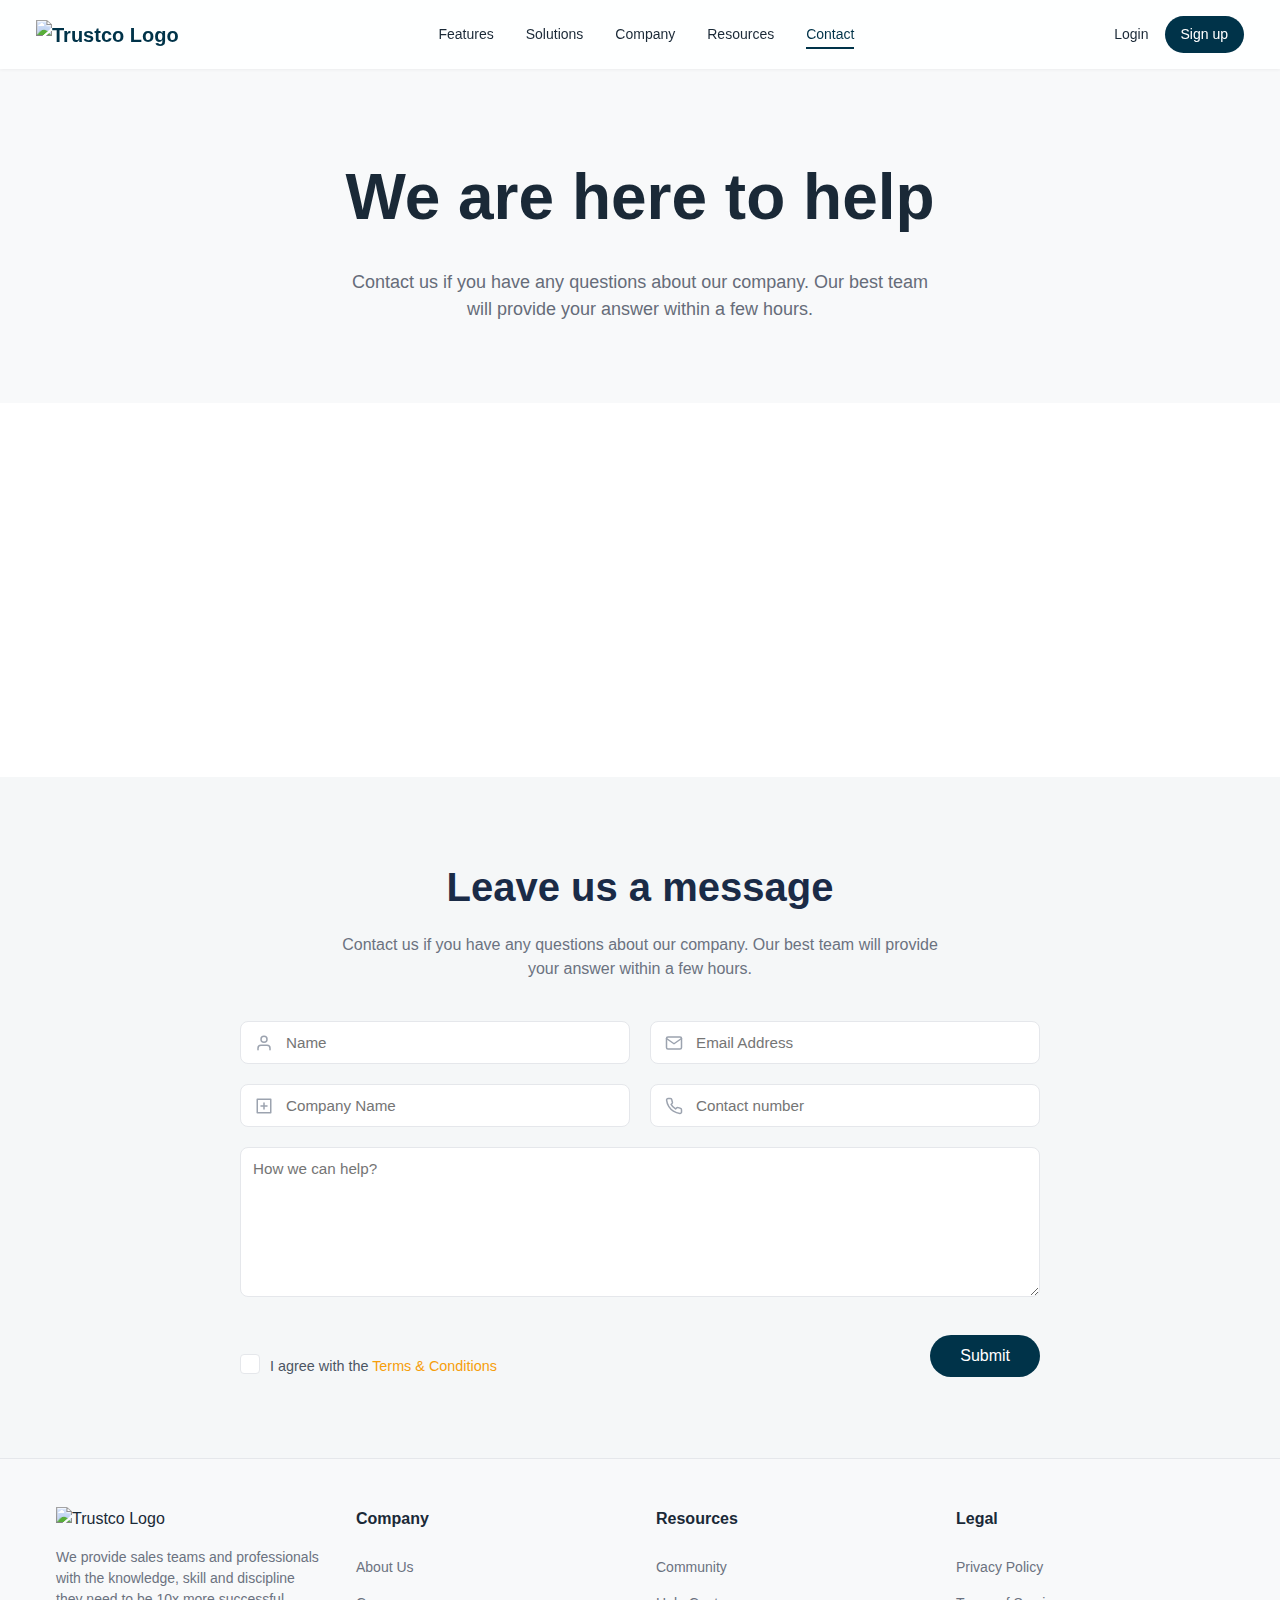
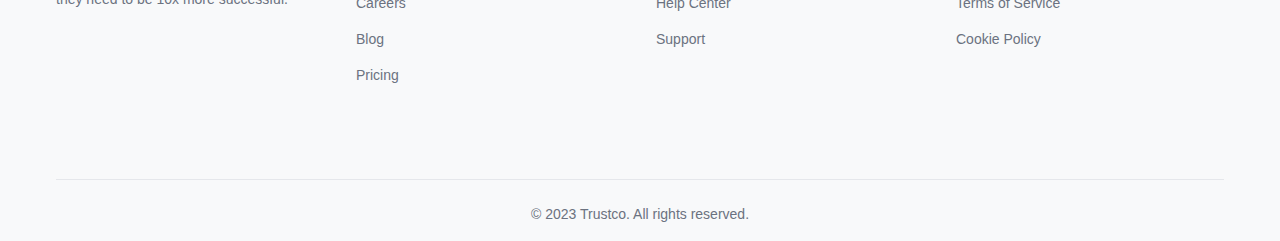
==== commit 6c8f0b05: "Update main.html" ====
--- a/main.html
+++ b/main.html
@@ -8,20 +8,244 @@
     <link rel="stylesheet" href="style.css">
 </head>
 
-<body><!-- Footer Section -->
-    <div class="footer-copyright">
-        <p>©2022-2023 Trustco.</p>
-        <div class="footer-legal">
-          <a href="#">Term of Service</a>
-          <a href="#">Privacy Policy</a>
+<body>
+    <header>
+        <div class="container header-container">
+            <a href="main.html" class="logo">
+                <div class="logo-box">
+                    <img src="./public/headerlogo.png" alt="Trustco Logo">
+                </div>
+            </a>
+
+            <nav class="nav-desktop">
+                <a href="#features" class="nav-link">Features</a>
+                <a href="#solutions" class="nav-link">Solutions</a>
+                <a href="#company" class="nav-link">Company</a>
+                <a href="#resources" class="nav-link">Resources</a>
+                <a href="contact.html" class="nav-link active">Contact</a>
+            </nav>
+
+            <div class="auth-links">
+                <a href="/login" class="nav-link">Login</a>
+                <a href="/signup" class="btn btn-primary">Sign up</a>
+            </div>
         </div>
-        <div class="language-selector">
-          <svg xmlns="http://www.w3.org/2000/svg" viewBox="0 0 24 24" width="16" height="16">
-            <path fill="currentColor" d="M12 22c5.523 0 10-4.477 10-10S17.523 2 12 2 2 6.477 2 12s4.477 10 10 10zm0-2a8 8 0 1 1 0-16 8 8 0 0 1 0 16zm-3-7h6v2H9v-2zm0-4h6v2H9V9zm3-4h2v8h-2V5z"/>
-          </svg>
-          English
+    </header>
+
+    <main>
+        <section class="contact-hero">
+            <div class="container">
+                <h1 class="contact-title">We are here to help</h1>
+                <p class="contact-subtitle">
+                    Contact us if you have any questions about our company. Our best team will provide your answer
+                    within a few hours.
+                </p>
+            </div>
+        </section>
+
+        <section class="contact-cards">
+            <div class="cards-container">
+                <!-- Email Card -->
+                <div class="contact-card">
+                    <div class="card-icon email-icon">
+                        <svg xmlns="http://www.w3.org/2000/svg" width="24" height="24" fill="none" viewBox="0 0 24 24"
+                            stroke="currentColor">
+                            <path stroke-linecap="round" stroke-linejoin="round" stroke-width="2"
+                                d="M3 8l7.89 5.26a2 2 0 002.22 0L21 8M5 19h14a2 2 0 002-2V7a2 2 0 00-2-2H5a2 2 0 00-2 2v10a2 2 0 002 2z" />
+                        </svg>
+                    </div>
+                    <h3 class="card-title">Email Us</h3>
+                    <p class="card-description">
+                        Ask anything by emailing us and we will respond within a few days.
+                    </p>
+                    <a href="mailto:contact@trustco.com" class="card-link">
+                        Send Email
+                        <svg xmlns="http://www.w3.org/2000/svg" class="link-arrow" width="16" height="16" fill="none"
+                            viewBox="0 0 24 24" stroke="currentColor">
+                            <path stroke-linecap="round" stroke-linejoin="round" stroke-width="2"
+                                d="M14 5l7 7m0 0l-7 7m7-7H3" />
+                        </svg>
+                    </a>
+                </div>
+
+                <!-- Drop In Card -->
+                <div class="contact-card">
+                    <div class="card-icon location-icon">
+                        <svg xmlns="http://www.w3.org/2000/svg" width="24" height="24" fill="none" viewBox="0 0 24 24"
+                            stroke="currentColor">
+                            <path stroke-linecap="round" stroke-linejoin="round" stroke-width="2"
+                                d="M17.657 16.657L13.414 20.9a1.998 1.998 0 01-2.827 0l-4.244-4.243a8 8 0 1111.314 0z" />
+                            <path stroke-linecap="round" stroke-linejoin="round" stroke-width="2"
+                                d="M15 11a3 3 0 11-6 0 3 3 0 016 0z" />
+                        </svg>
+                    </div>
+                    <h3 class="card-title">Drop In</h3>
+                    <p class="card-description">
+                        You can meet us at our office and discuss the details of your questions.
+                    </p>
+                    <a href="https://maps.google.com" target="_blank" rel="noopener noreferrer" class="card-link">
+                        Get Direction
+                        <svg xmlns="http://www.w3.org/2000/svg" class="link-arrow" width="16" height="16" fill="none"
+                            viewBox="0 0 24 24" stroke="currentColor">
+                            <path stroke-linecap="round" stroke-linejoin="round" stroke-width="2"
+                                d="M14 5l7 7m0 0l-7 7m7-7H3" />
+                        </svg>
+                    </a>
+                </div>
+
+                <!-- Call Us Card -->
+                <div class="contact-card">
+                    <div class="card-icon phone-icon">
+                        <svg xmlns="http://www.w3.org/2000/svg" width="24" height="24" fill="none" viewBox="0 0 24 24"
+                            stroke="currentColor">
+                            <path stroke-linecap="round" stroke-linejoin="round" stroke-width="2"
+                                d="M3 5a2 2 0 012-2h3.28a1 1 0 01.948.684l1.498 4.493a1 1 0 01-.502 1.21l-2.257 1.13a11.042 11.042 0 005.516 5.516l1.13-2.257a1 1 0 011.21-.502l4.493 1.498a1 1 0 01.684.949V19a2 2 0 01-2 2h-1C9.716 21 3 14.284 3 6V5z" />
+                        </svg>
+                    </div>
+                    <h3 class="card-title">Call Us</h3>
+                    <p class="card-description">
+                        Call us if your question requires an immediate response.
+                    </p>
+                    <a href="tel:+1234567890" class="card-link">
+                        Call Now
+                        <svg xmlns="http://www.w3.org/2000/svg" class="link-arrow" width="16" height="16" fill="none"
+                            viewBox="0 0 24 24" stroke="currentColor">
+                            <path stroke-linecap="round" stroke-linejoin="round" stroke-width="2"
+                                d="M14 5l7 7m0 0l-7 7m7-7H3" />
+                        </svg>
+                    </a>
+                </div>
+            </div>
+        </section>
+
+        <section class="contact-form-section">
+            <div class="container">
+                <div class="form-header">
+                    <h2>Leave us a message</h2>
+                    <p>Contact us if you have any questions about our company. Our best team will provide your answer
+                        within a few hours.</p>
+                </div>
+
+                <form class="contact-form">
+                    <div class="form-row">
+                        <div class="form-group">
+                            <div class="input-with-icon">
+                                <svg class="input-icon" xmlns="http://www.w3.org/2000/svg" width="18" height="18"
+                                    viewBox="0 0 24 24" fill="none" stroke="currentColor" stroke-width="2"
+                                    stroke-linecap="round" stroke-linejoin="round">
+                                    <path d="M20 21v-2a4 4 0 0 0-4-4H8a4 4 0 0 0-4 4v2"></path>
+                                    <circle cx="12" cy="7" r="4"></circle>
+                                </svg>
+                                <input type="text" placeholder="Name" required>
+                            </div>
+                        </div>
+
+                        <div class="form-group">
+                            <div class="input-with-icon">
+                                <svg class="input-icon" xmlns="http://www.w3.org/2000/svg" width="18" height="18"
+                                    viewBox="0 0 24 24" fill="none" stroke="currentColor" stroke-width="2"
+                                    stroke-linecap="round" stroke-linejoin="round">
+                                    <path
+                                        d="M4 4h16c1.1 0 2 .9 2 2v12c0 1.1-.9 2-2 2H4c-1.1 0-2-.9-2-2V6c0-1.1.9-2 2-2z">
+                                    </path>
+                                    <polyline points="22,6 12,13 2,6"></polyline>
+                                </svg>
+                                <input type="email" placeholder="Email Address" required>
+                            </div>
+                        </div>
+                    </div>
+
+                    <div class="form-row">
+                        <div class="form-group">
+                            <div class="input-with-icon">
+                                <svg class="input-icon" xmlns="http://www.w3.org/2000/svg" width="18" height="18"
+                                    viewBox="0 0 24 24" fill="none" stroke="currentColor" stroke-width="2"
+                                    stroke-linecap="round" stroke-linejoin="round">
+                                    <path d="M3 3h18v18H3zM8 12h8M12 8v8"></path>
+                                </svg>
+                                <input type="text" placeholder="Company Name">
+                            </div>
+                        </div>
+
+                        <div class="form-group">
+                            <div class="input-with-icon">
+                                <svg class="input-icon" xmlns="http://www.w3.org/2000/svg" width="18" height="18"
+                                    viewBox="0 0 24 24" fill="none" stroke="currentColor" stroke-width="2"
+                                    stroke-linecap="round" stroke-linejoin="round">
+                                    <path
+                                        d="M22 16.92v3a2 2 0 0 1-2.18 2 19.79 19.79 0 0 1-8.63-3.07 19.5 19.5 0 0 1-6-6 19.79 19.79 0 0 1-3.07-8.67A2 2 0 0 1 4.11 2h3a2 2 0 0 1 2 1.72 12.84 12.84 0 0 0 .7 2.81 2 2 0 0 1-.45 2.11L8.09 9.91a16 16 0 0 0 6 6l1.27-1.27a2 2 0 0 1 2.11-.45 12.84 12.84 0 0 0 2.81.7A2 2 0 0 1 22 16.92z">
+                                    </path>
+                                </svg>
+                                <input type="tel" placeholder="Contact number">
+                            </div>
+                        </div>
+                    </div>
+
+                    <div class="form-group form-group-full">
+                        <textarea placeholder="How we can help?"></textarea>
+                    </div>
+
+                    <div class="form-actions">
+                        <div class="checkbox-group">
+                            <label class="checkbox-container">
+                                <input type="checkbox" required>
+                                <span class="checkmark"></span>
+                                <span class="checkbox-label">I agree with the <a href="#">Terms & Conditions</a></span>
+                            </label>
+                        </div>
+
+                        <button type="submit" class="btn-submit">Submit</button>
+                    </div>
+                </form>
+            </div>
+        </section>
+    </main>
+
+    <footer>
+        <div class="footer-container">
+            <div class="footer-logo">
+                <img src="./public/headerlogo.png" alt="Trustco Logo">
+                <p style="margin-top: 1rem; font-size: 0.875rem; color: #6b7280;">
+                    We provide sales teams and professionals with the knowledge, skill and
+                    discipline they need to be 10x more successful.
+                </p>
+            </div>
+
+            <div class="footer-links">
+                <h3 class="footer-title">Company</h3>
+                <ul class="footer-nav">
+                    <li><a href="#">About Us</a></li>
+                    <li><a href="#">Careers</a></li>
+                    <li><a href="#">Blog</a></li>
+                    <li><a href="#">Pricing</a></li>
+                </ul>
+            </div>
+
+            <div class="footer-links">
+                <h3 class="footer-title">Resources</h3>
+                <ul class="footer-nav">
+                    <li><a href="#">Community</a></li>
+                    <li><a href="#">Help Center</a></li>
+                    <li><a href="#">Support</a></li>
+                </ul>
+            </div>
+
+            <div class="footer-links">
+                <h3 class="footer-title">Legal</h3>
+                <ul class="footer-nav">
+                    <li><a href="#">Privacy Policy</a></li>
+                    <li><a href="#">Terms of Service</a></li>
+                    <li><a href="#">Cookie Policy</a></li>
+                </ul>
+            </div>
+
+            <div class="copyright">
+                &copy; 2023 Trustco. All rights reserved.
+            </div>
         </div>
-      </div>
+    </footer>
+
+
 </body>
 
 </html>
--- a/style.css
+++ b/style.css
@@ -1,83 +1,559 @@
-.footer-bottom {
-max-width: 1200px;
-margin: 40px auto 0;
-padding: 20px;
-border-top: 1px solid #e0e0e0;
-}
-
-.footer-credit {
-display: flex;
-flex-direction: column;
-align-items: center;
-text-align: center;
-}
-
-.dev-credit {
-margin-bottom: 20px;
-}
-
-.footer-copyright {
-display: flex;
-justify-content: space-between;
-align-items: center;
-max-width: 1200px;
-margin: 30px auto 0;
-padding: 20px;
-border-top: 1px solid #e0e0e0;
-color: #666;
-font-size: 0.9rem;
-}
-
-.footer-legal {
-display: flex;
-gap: 20px;
-}
-
-.footer-legal a {
-color: #666;
-text-decoration: none;
-}
-
-.language-selector {
-display: flex;
-align-items: center;
-gap: 5px;
-cursor: pointer;
-} 
-
-/* Responsive adjustments */
-@media (max-width: 992px) {
-.service-content {
- flex-direction: column;
- text-align: center;
-}
-
-.service-text {
- margin-bottom: 40px;
-}
-
-.footer-top {
- flex-direction: column;
-}
-
-.footer-logo-section {
- margin-bottom: 40px;
- max-width: 100%;
-}
-
-.footer-links {
- flex-direction: column;
- gap: 30px;
-}
-}
-
-@media (max-width: 768px) {
-.service-text h2 {
- font-size: 3.5rem;
-}
-
-.footer-copyright {
- flex-direction: column;
- gap: 15px;
-}
-}
+* {
+        margin: 0;
+        padding: 0;
+        box-sizing: border-box;
+        font-family: 'Inter', sans-serif;
+      }
+
+      :root {
+        --blue: #003349;
+        --light-bg: #f5f7f8;
+        --foreground: #1a2937;
+        --border-color: #e5e7eb;
+      }
+
+      body {
+        font-family: 'Inter', sans-serif;
+        background-color: var(--light-bg);
+        color: var(--foreground);
+        line-height: 1.5;
+      }
+
+      /* Layout */
+      .container {
+        width: 100%;
+        max-width: 1240px;
+        margin: 0 auto;
+        padding: 0 1rem;
+      }
+
+      /* Header & Navigation */
+      header {
+        background-color: rgba(255, 255, 255, 0.9);
+        backdrop-filter: blur(4px);
+        box-shadow: 0 1px 3px rgba(0, 0, 0, 0.05);
+        position: sticky;
+        top: 0;
+        z-index: 50;
+      }
+
+      .header-container {
+        display: flex;
+        justify-content: space-between;
+        align-items: center;
+        padding: 1rem;
+      }
+
+      .logo {
+        display: flex;
+        align-items: center;
+        gap: 0.25rem;
+        font-weight: bold;
+        color: var(--blue);
+        text-decoration: none;
+        font-size: 1.25rem;
+      }
+
+      .nav-desktop {
+        display: none;
+      }
+
+      @media (min-width: 768px) {
+        .nav-desktop {
+          display: flex;
+          gap: 2rem;
+        }
+      }
+
+      .nav-link {
+        position: relative;
+        color: var(--foreground);
+        font-size: 0.875rem;
+        font-weight: 500;
+        text-decoration: none;
+        transition: color 0.3s ease;
+      }
+
+      .nav-link::after {
+        content: '';
+        position: absolute;
+        width: 0;
+        height: 2px;
+        bottom: -4px;
+        left: 0;
+        background-color: var(--blue);
+        transition: width 0.3s ease;
+      }
+
+      .nav-link:hover::after,
+      .nav-link.active::after {
+        width: 100%;
+      }
+
+      .nav-link.active {
+        color: var(--blue);
+      }
+
+      .auth-links {
+        display: flex;
+        align-items: center;
+        gap: 1rem;
+      }
+
+      .btn {
+        display: inline-flex;
+        align-items: center;
+        justify-content: center;
+        padding: 0.5rem 1rem;
+        font-size: 0.875rem;
+        font-weight: 500;
+        border-radius: 9999px;
+        transition: all 0.3s ease;
+        text-decoration: none;
+      }
+
+      .btn-primary {
+        background-color: var(--blue);
+        color: white;
+        border: none;
+        position: relative;
+        overflow: hidden;
+      }
+
+      .btn-primary:hover {
+        transform: translateY(-2px);
+        box-shadow: 0 6px 20px rgba(0, 0, 0, 0.15);
+      }
+
+      /* Contact Page Styles */
+      .contact-hero {
+        background-color: #f8f9fa;
+        padding: 5rem 0;
+        text-align: center;
+        animation: fadeIn 0.8s ease-out forwards;
+      }
+
+      .contact-title {
+        font-size: 4rem;
+        font-weight: 700;
+        margin-bottom: 1.5rem;
+        color: #1a2937;
+      }
+
+      .contact-subtitle {
+        max-width: 600px;
+        margin: 0 auto;
+        font-size: 1.125rem;
+        color: #666c79;
+      }
+
+      .contact-cards {
+        padding: 3rem 0;
+        background-color: #fff;
+      }
+
+      .cards-container {
+        display: grid;
+        grid-template-columns: repeat(auto-fit, minmax(300px, 1fr));
+        gap: 2rem;
+        max-width: 1200px;
+        margin: 0 auto;
+        padding: 0 1rem;
+      }
+
+      .contact-card {
+        background-color: #fff;
+        border-radius: 0.5rem;
+        box-shadow: 0 4px 6px rgba(0, 0, 0, 0.05);
+        padding: 2rem;
+        transition: transform 0.3s ease, box-shadow 0.3s ease;
+        display: flex;
+        flex-direction: column;
+        align-items: flex-start;
+        animation: fadeUp 0.5s ease-out forwards;
+        opacity: 0;
+      }
+
+      .contact-card:nth-child(1) { animation-delay: 0.1s; }
+      .contact-card:nth-child(2) { animation-delay: 0.2s; }
+      .contact-card:nth-child(3) { animation-delay: 0.3s; }
+
+      .contact-card:hover {
+        transform: translateY(-5px);
+        box-shadow: 0 10px 15px rgba(0, 0, 0, 0.1);
+      }
+
+      .card-icon {
+        width: 3rem;
+        height: 3rem;
+        border-radius: 50%;
+        display: flex;
+        align-items: center;
+        justify-content: center;
+        margin-bottom: 1.5rem;
+      }
+
+      .email-icon {
+        background-color: #e0f2fe;
+        color: #1a2937;
+      }
+
+      .location-icon {
+        background-color: #fef9c3;
+        color: #be9109;
+      }
+
+      .phone-icon {
+        background-color: #f3f4f6;
+        color: #1a2937;
+      }
+
+      .card-title {
+        font-size: 1.25rem;
+        font-weight: 800;
+        margin-bottom: 1rem;
+        color: #1a2937;
+      }
+
+      .card-description {
+        font-size: 1rem;
+        color: 666c79;
+        margin-bottom: 1.5rem;
+      }
+
+      .card-link {
+        display: inline-flex;
+        align-items: center;
+        color: #1a2937;
+        text-decoration: none;
+        font-weight: 500;
+        transition: color 0.3s ease;
+        margin-top: auto;
+      }
+
+      .card-link:hover {
+        color: #1d4ed8;
+      }
+
+      .link-arrow {
+        margin-left: 0.5rem;
+      }
+
+      /* Contact form section specific styles */
+      .contact-form-section {
+            padding: 80px 0;
+        }
+        
+        .form-header {
+            text-align: center;
+            margin-bottom: 40px;
+        }
+        
+        .form-header h2 {
+            font-size: 2.5rem;
+            font-weight: 700;
+            margin-bottom: 16px;
+            color: #1a2b47;
+        }
+        
+        .form-header p {
+            font-size: 1rem;
+            color: #6b7280;
+            max-width: 600px;
+            margin: 0 auto;
+        }
+        
+        .contact-form {
+            max-width: 800px;
+            margin: 0 auto;
+        }
+        
+        .form-row {
+            display: flex;
+            flex-wrap: wrap;
+            gap: 20px;
+            margin-bottom: 20px;
+        }
+        
+        .form-group {
+            flex: 1 0 calc(50% - 10px);
+            position: relative;
+        }
+        
+        .form-group-full {
+            flex: 1 0 100%;
+        }
+        
+        .input-with-icon {
+            position: relative;
+        }
+        
+        .input-icon {
+            position: absolute;
+            left: 15px;
+            top: 50%;
+            transform: translateY(-50%);
+            color: #9ca3af;
+        }
+        
+        input[type="text"],
+        input[type="email"],
+        input[type="tel"],
+        textarea {
+            width: 100%;
+            padding: 12px 12px 12px 45px;
+            border: 1px solid #e5e7eb;
+            border-radius: 8px;
+            font-size: 0.95rem;
+            transition: border-color 0.3s;
+            background-color: white;
+        }
+        
+        textarea {
+            padding: 12px;
+            min-height: 150px;
+            resize: vertical;
+        }
+        
+        input:focus,
+        textarea:focus {
+            outline: none;
+            border-color: #003349;
+            box-shadow: 0 0 0 3px rgba(0, 51, 73, 0.1);
+        }
+        
+        .checkbox-group {
+            display: flex;
+            align-items: center;
+            margin-top: 20px;
+        }
+        
+        .checkbox-container {
+            display: inline-block;
+            position: relative;
+            padding-left: 30px;
+            cursor: pointer;
+            user-select: none;
+        }
+        
+        .checkbox-container input {
+            position: absolute;
+            opacity: 0;
+            cursor: pointer;
+            height: 0;
+            width: 0;
+        }
+        
+        .checkmark {
+            position: absolute;
+            top: 0;
+            left: 0;
+            height: 20px;
+            width: 20px;
+            background-color: #fff;
+            border: 1px solid #e5e7eb;
+            border-radius: 4px;
+        }
+        
+        .checkbox-container:hover input ~ .checkmark {
+            background-color: #f3f4f6;
+        }
+        
+        .checkbox-container input:checked ~ .checkmark {
+            background-color: #003349;
+            border-color: #003349;
+        }
+        
+        .checkmark:after {
+            content: "";
+            position: absolute;
+            display: none;
+        }
+        
+        .checkbox-container input:checked ~ .checkmark:after {
+            display: block;
+        }
+        
+        .checkbox-container .checkmark:after {
+            left: 7px;
+            top: 3px;
+            width: 5px;
+            height: 10px;
+            border: solid white;
+            border-width: 0 2px 2px 0;
+            transform: rotate(45deg);
+        }
+        
+        .checkbox-label {
+            font-size: 0.9rem;
+            color: #4b5563;
+        }
+        
+        .checkbox-label a {
+            color: #f59e0b;
+            text-decoration: none;
+        }
+        
+        .checkbox-label a:hover {
+            text-decoration: underline;
+        }
+        
+        .form-actions {
+            display: flex;
+            justify-content: space-between;
+            align-items: center;
+            margin-top: 30px;
+        }
+        
+        @media (max-width: 768px) {
+            .form-row {
+                flex-direction: column;
+                gap: 15px;
+            }
+            
+            .form-group {
+                flex: 1 0 100%;
+            }
+            
+            .form-actions {
+                flex-direction: column;
+                gap: 20px;
+            }
+            
+            .checkbox-group {
+                margin-bottom: 20px;
+            }
+        }
+        
+        .btn-submit {
+            background-color: #003349;
+            color: white;
+            border: none;
+            padding: 12px 30px;
+            font-size: 1rem;
+            font-weight: 500;
+            border-radius: 999px;
+            cursor: pointer;
+            transition: all 0.3s ease;
+        }
+        
+        .btn-submit:hover {
+            background-color: #002438;
+            transform: translateY(-2px);
+            box-shadow: 0 4px 6px rgba(0, 0, 0, 0.1);
+        }
+
+      /* Footer */
+      footer {
+        background-color: #f8f9fa;
+        padding: 3rem 0 1rem;
+        border-top: 1px solid #e5e7eb;
+      }
+
+      .footer-container {
+        max-width: 1200px;
+        margin: 0 auto;
+        padding: 0 1rem;
+        display: grid;
+        grid-template-columns: repeat(4, 1fr);
+        gap: 2rem;
+      }
+
+      .footer-logo {
+        grid-column: span 1;
+      }
+
+      .footer-links {
+        grid-column: span 1;
+      }
+
+      .footer-title {
+        font-size: 1rem;
+        font-weight: 600;
+        margin-bottom: 1.5rem;
+        color: #1a2937;
+      }
+
+      .footer-nav {
+        list-style: none;
+      }
+
+      .footer-nav li {
+        margin-bottom: 0.75rem;
+      }
+
+      .footer-nav a {
+        color: #6b7280;
+        text-decoration: none;
+        transition: color 0.3s ease;
+        font-size: 0.875rem;
+      }
+
+      .footer-nav a:hover {
+        color: #1a2937;
+      }
+
+      .copyright {
+        grid-column: span 4;
+        text-align: center;
+        margin-top: 3rem;
+        padding-top: 1.5rem;
+        border-top: 1px solid #e5e7eb;
+        font-size: 0.875rem;
+        color: #6b7280;
+      }
+
+      /* Animations */
+      @keyframes fadeIn {
+        from { opacity: 0; }
+        to { opacity: 1; }
+      }
+
+      @keyframes fadeUp {
+        from {
+          opacity: 0;
+          transform: translateY(20px);
+        }
+        to {
+          opacity: 1;
+          transform: translateY(0);
+        }
+      }
+
+      /* Responsive */
+      @media (max-width: 768px) {
+        .contact-form {
+          grid-template-columns: 1fr;
+        }
+
+        .form-group.full {
+          grid-column: span 1;
+        }
+
+        .form-button {
+          grid-column: span 1;
+        }
+
+        .footer-container {
+          grid-template-columns: repeat(2, 1fr);
+        }
+
+        .copyright {
+          grid-column: span 2;
+        }
+      }
+
+      @media (max-width: 480px) {
+        .contact-title {
+          font-size: 2.25rem;
+        }
+
+        .footer-container {
+          grid-template-columns: 1fr;
+        }
+
+        .copyright {
+          grid-column: span 1;
+        }
+      }
+    </style>
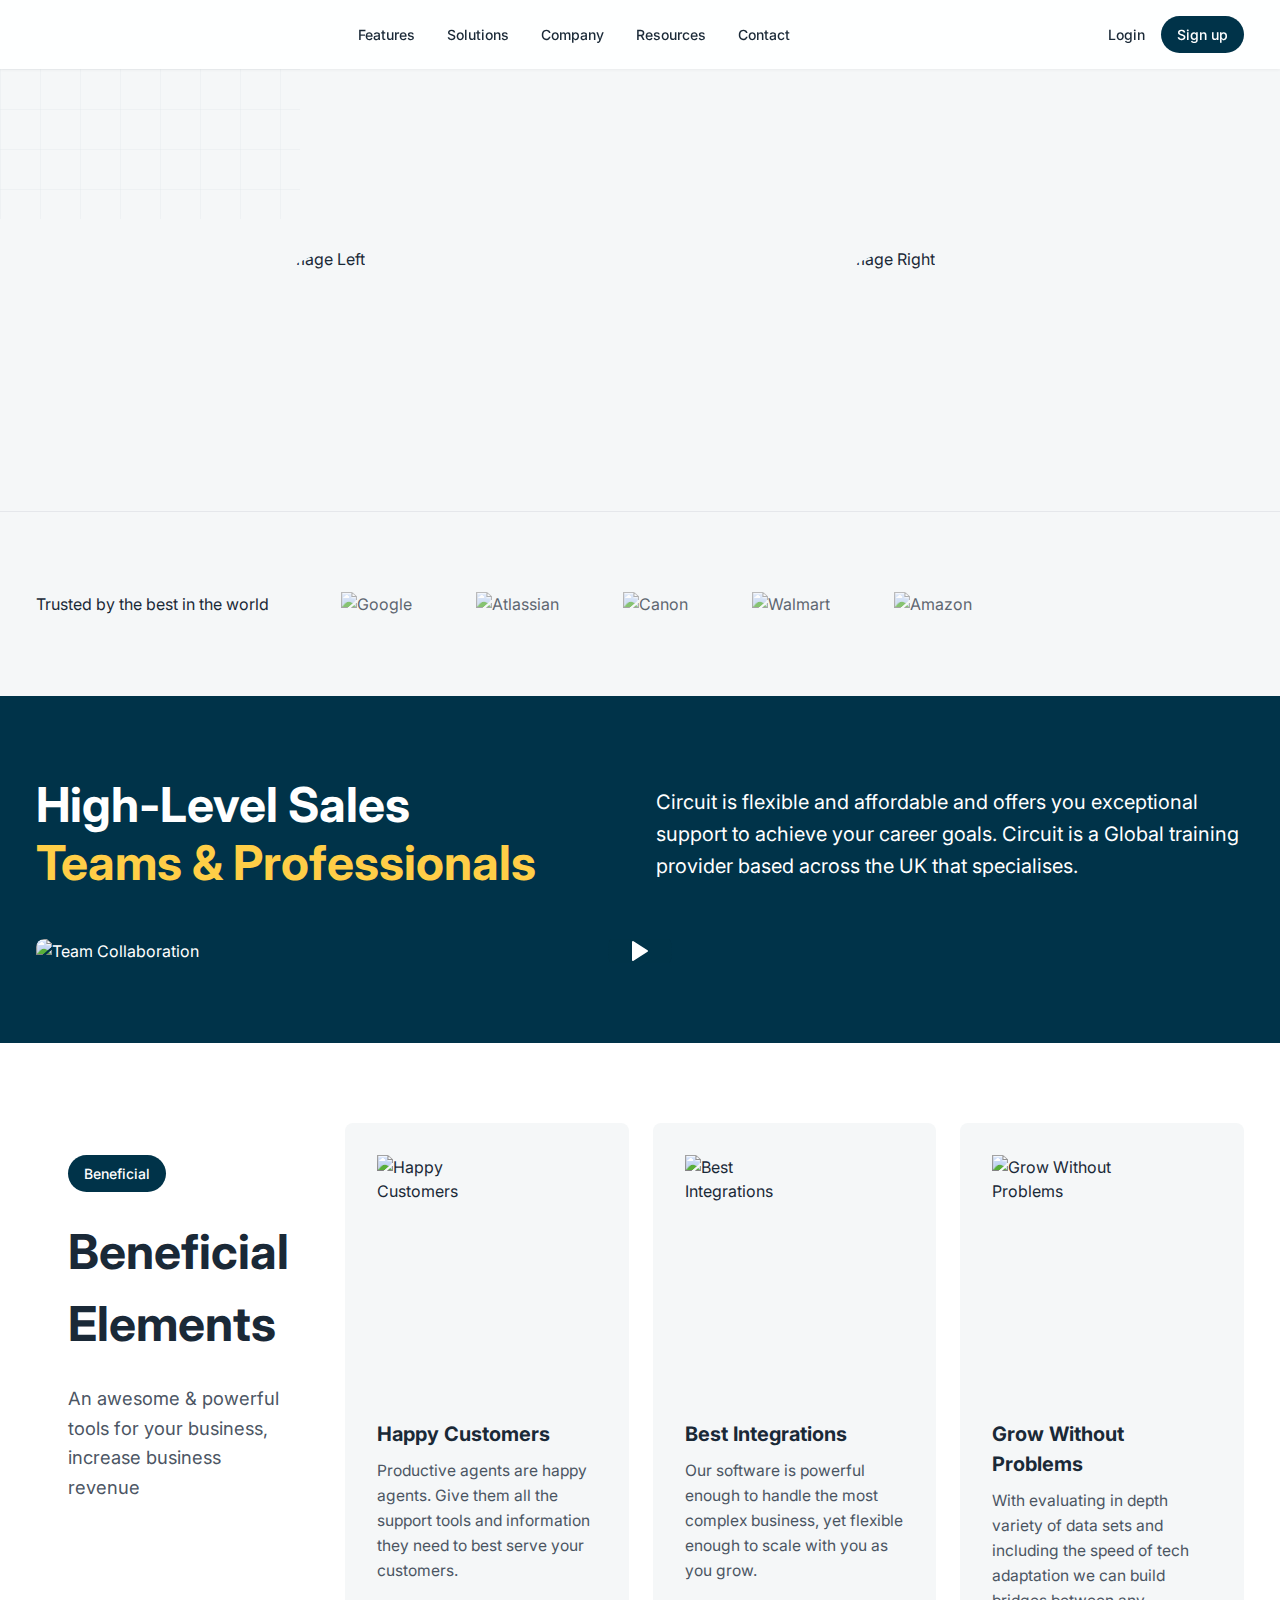
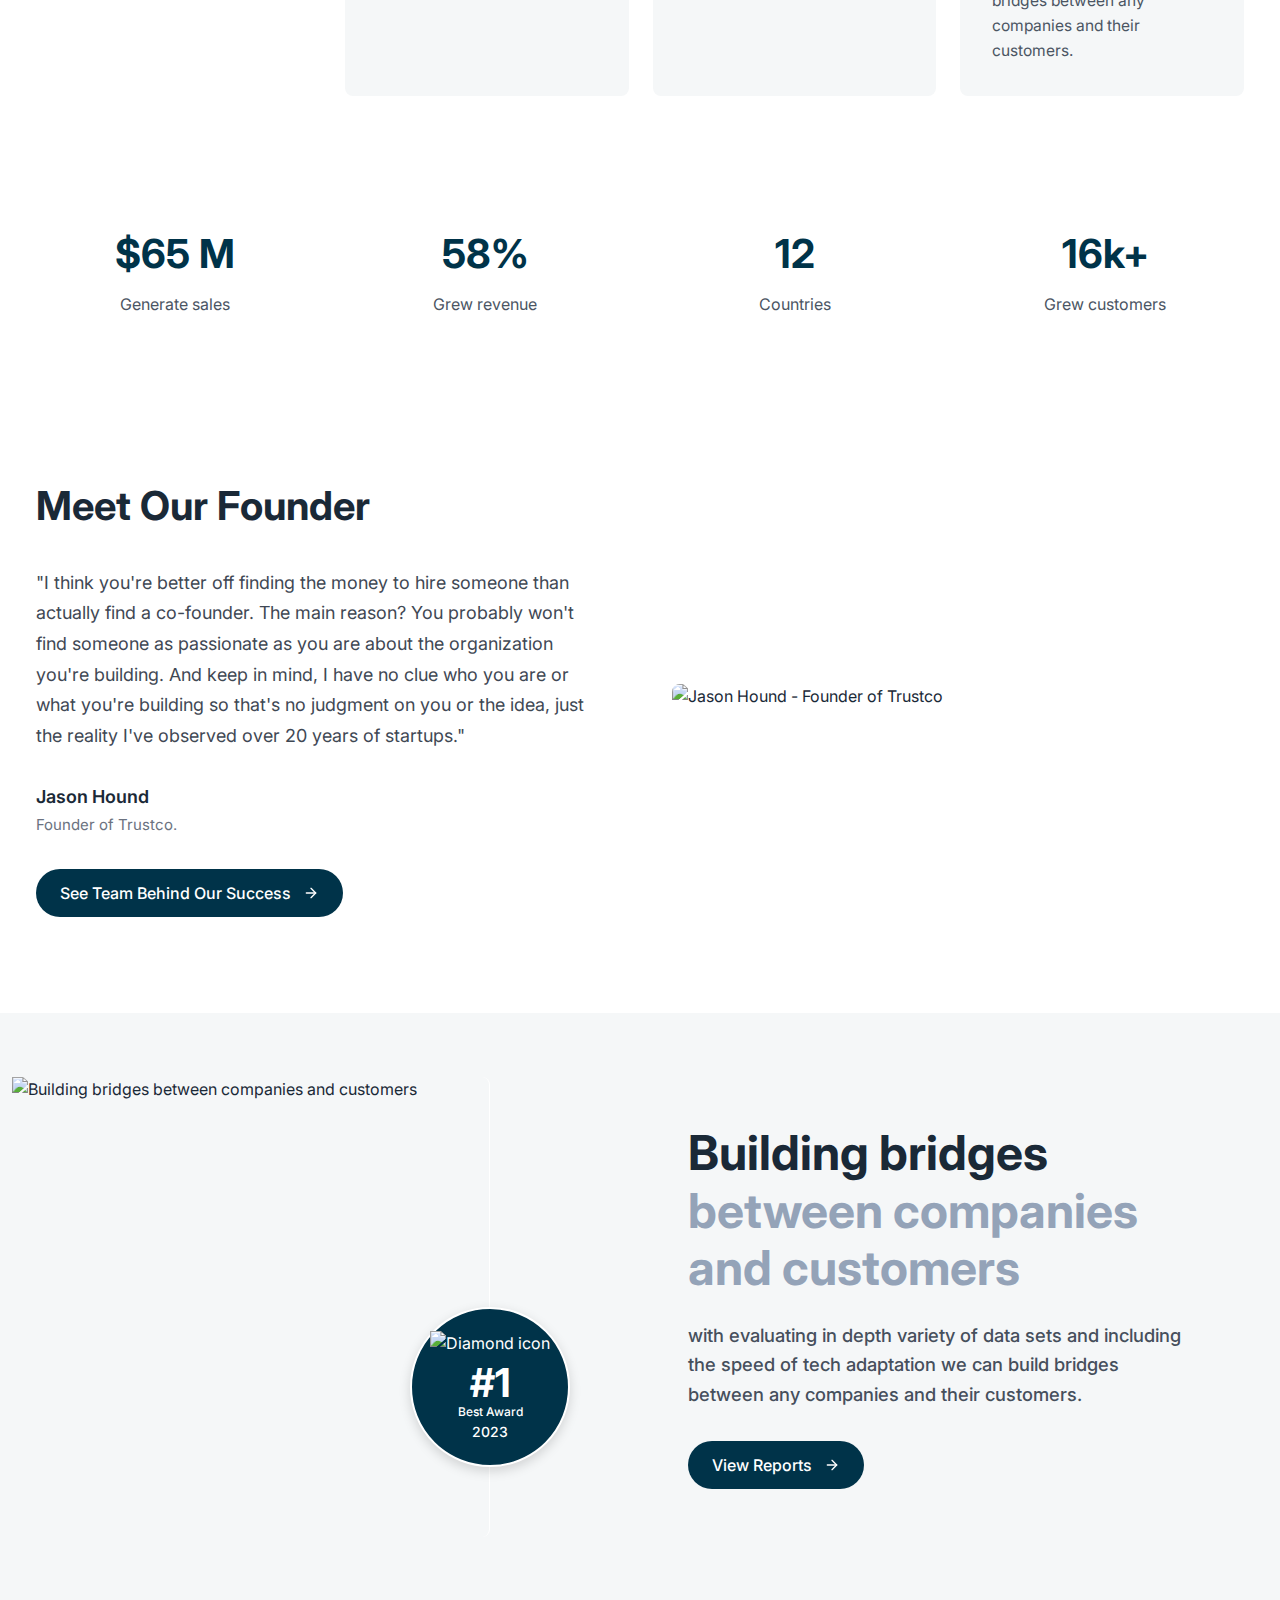
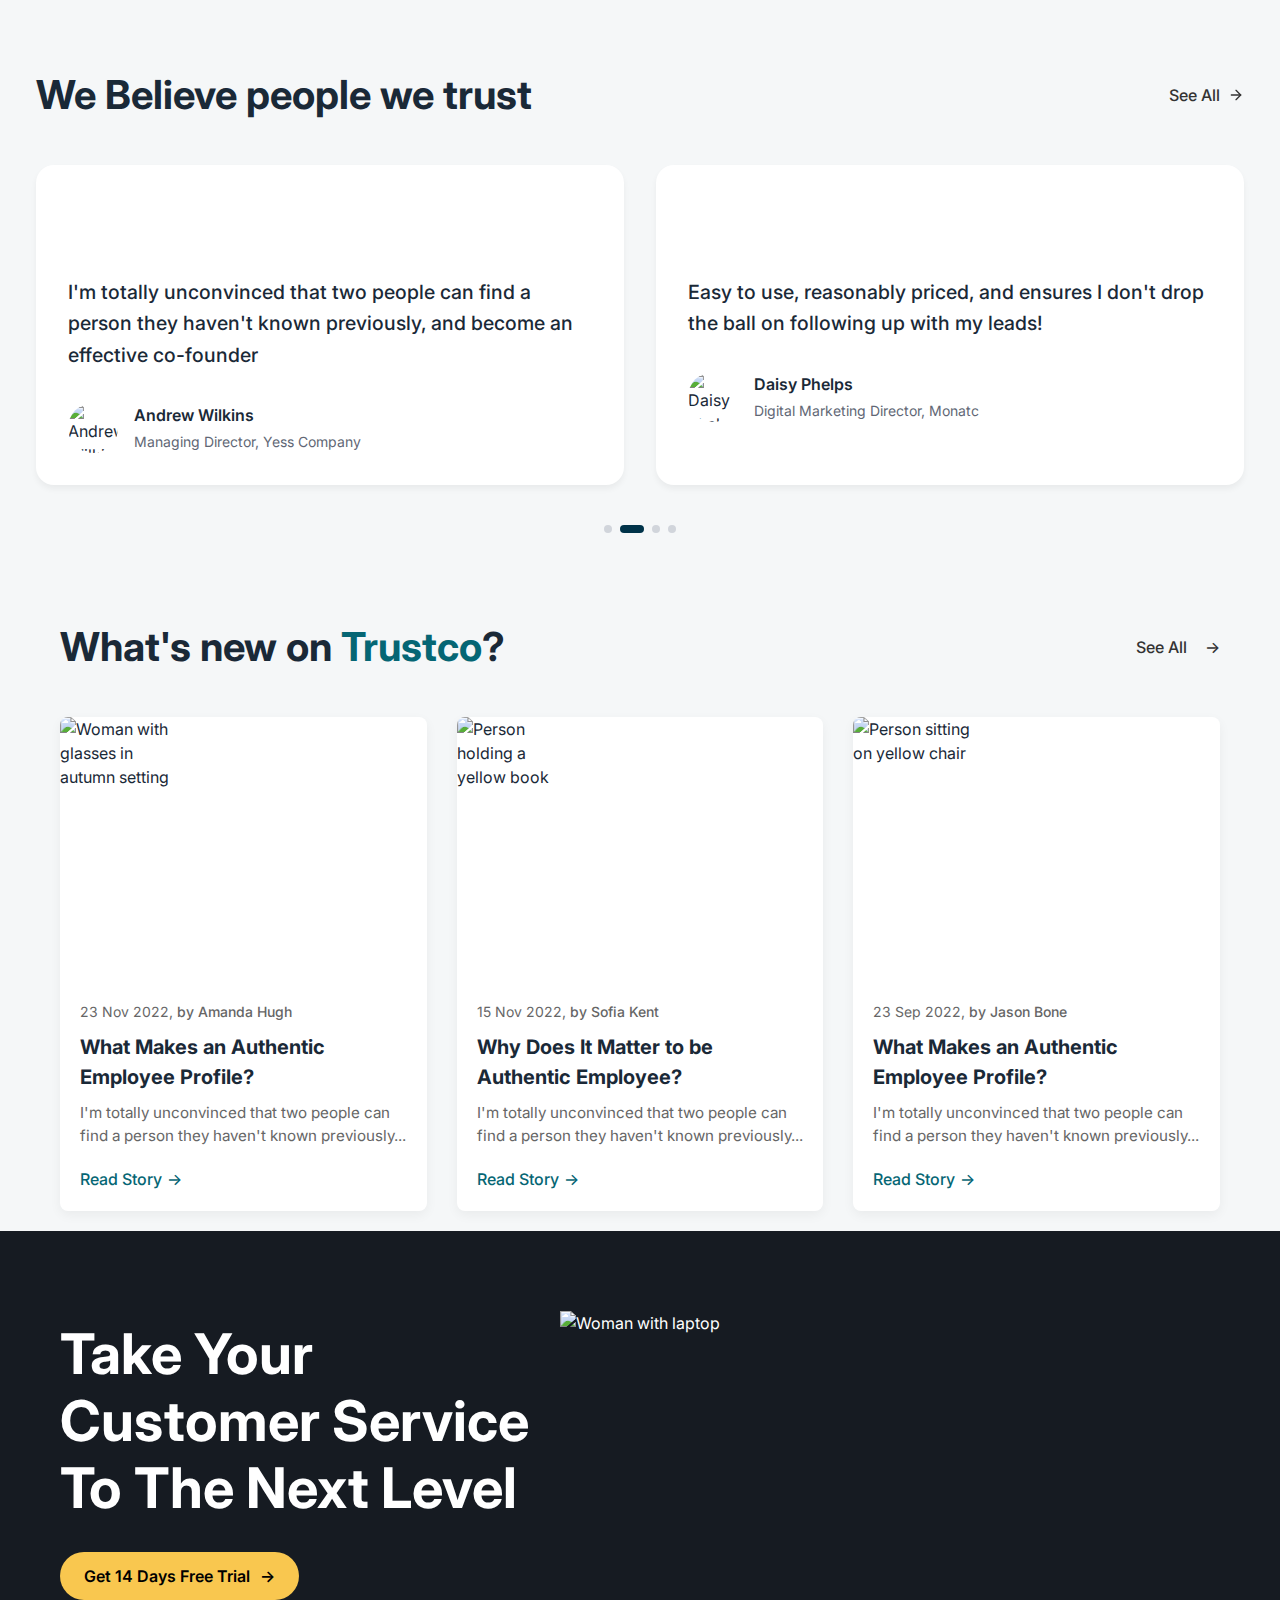
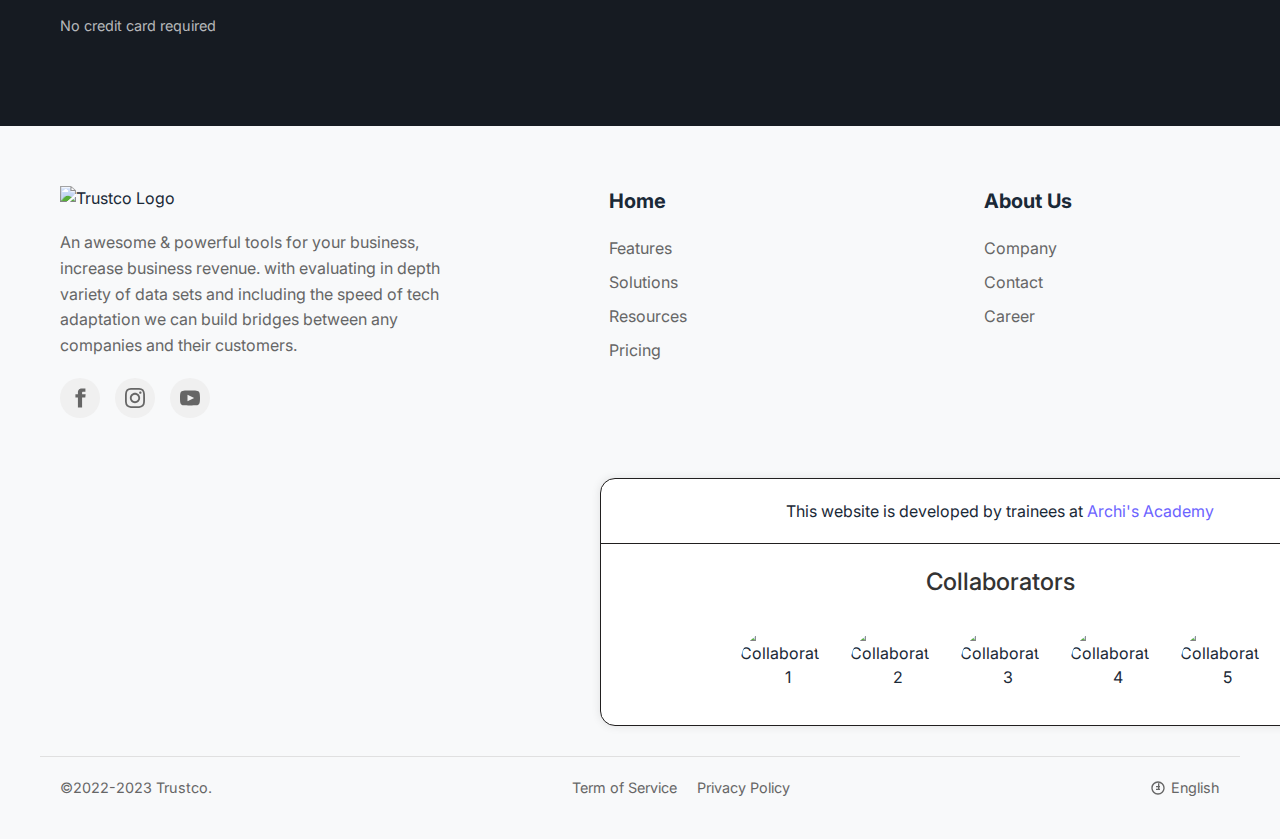
==== commit 6ff36900: "Update main.html" ====
--- a/main.html
+++ b/main.html
@@ -2,250 +2,2067 @@
 <html lang="en">
 
 <head>
-    <meta charset="UTF-8">
-    <meta name="viewport" content="width=device-width, initial-scale=1.0">
-    <title>Sales Insights Video</title>
-    <link rel="stylesheet" href="style.css">
+  <meta charset="UTF-8">
+  <meta name="viewport" content="width=device-width, initial-scale=1.0">
+  <title>Trustco - Find High-Potential Customers</title>
+  <meta name="description"
+    content="Trustco provides sales teams and professionals with the knowledge, skill and discipline they need to be 10x more successful." />
+  <meta name="author" content="Trustco" />
+  <meta property="og:image" content="https://lovable.dev/opengraph-image-p98pqg.png" />
+  <link href="https://fonts.googleapis.com/css2?family=Inter:wght@400;500;600;700&display=swap" rel="stylesheet">
+  <style>
+    /* Reset and Base Styles */
+    * {
+      margin: 0;
+      padding: 0;
+      box-sizing: border-box;
+    }
+
+    :root {
+      --blue: #003349;
+      --light-bg: #f5f7f8;
+      --foreground: #1a2937;
+      --border-color: #e5e7eb;
+    }
+
+    body {
+      font-family: 'Inter', sans-serif;
+      background-color: var(--light-bg);
+      color: var(--foreground);
+      line-height: 1.5;
+    }
+
+    /* Layout */
+    .container {
+      width: 100%;
+      max-width: 1240px;
+      margin: 0 auto;
+      padding: 0 1rem;
+    }
+
+    /* Header & Navigation */
+    header {
+      background-color: rgba(255, 255, 255, 0.9);
+      backdrop-filter: blur(4px);
+      box-shadow: 0 1px 3px rgba(0, 0, 0, 0.05);
+      position: sticky;
+      top: 0;
+      z-index: 50;
+    }
+
+    .header-container {
+      display: flex;
+      justify-content: space-between;
+      align-items: center;
+      padding: 1rem;
+    }
+
+    .logo {
+      display: flex;
+      align-items: center;
+      gap: 0.25rem;
+      font-weight: bold;
+      color: var(--blue);
+      text-decoration: none;
+      font-size: 1.25rem;
+    }
+
+    .logo-line {
+      width: 1.25rem;
+      height: 0.125rem;
+      background-color: white;
+    }
+
+    .nav-desktop {
+      display: none;
+    }
+
+    @media (min-width: 768px) {
+      .nav-desktop {
+        display: flex;
+        gap: 2rem;
+      }
+    }
+
+    .nav-link {
+      position: relative;
+      color: var(--foreground);
+      font-size: 0.875rem;
+      font-weight: 500;
+      text-decoration: none;
+      transition: color 0.3s ease;
+    }
+
+    .nav-link::after {
+      content: '';
+      position: absolute;
+      width: 0;
+      height: 2px;
+      bottom: -4px;
+      left: 0;
+      background-color: var(--blue);
+      transition: width 0.3s ease;
+    }
+
+    .nav-link:hover::after {
+      width: 100%;
+    }
+
+    .auth-links {
+      display: flex;
+      align-items: center;
+      gap: 1rem;
+    }
+
+    .btn {
+      display: inline-flex;
+      align-items: center;
+      justify-content: center;
+      padding: 0.5rem 1rem;
+      font-size: 0.875rem;
+      font-weight: 500;
+      border-radius: 9999px;
+      transition: all 0.3s ease;
+      text-decoration: none;
+    }
+
+    .btn-primary {
+      background-color: var(--blue);
+      color: white;
+      border: none;
+      position: relative;
+      overflow: hidden;
+    }
+
+    .btn-primary:hover {
+      transform: translateY(-2px);
+      box-shadow: 0 6px 20px rgba(0, 0, 0, 0.15);
+    }
+
+    .btn-primary::after {
+      content: '';
+      position: absolute;
+      top: 0;
+      left: 0;
+      width: 100%;
+      height: 100%;
+      background: rgba(255, 255, 255, 0.1);
+      transform: translateX(-100%);
+      transition: transform 0.3s ease;
+    }
+
+    .btn-primary:hover::after {
+      transform: translateX(0);
+    }
+
+    /* Hero Section */
+    .hero {
+      position: relative;
+      padding: 4rem 0 6rem;
+      overflow: hidden;
+    }
+
+    .hero-content {
+      text-align: center;
+      max-width: 768px;
+      margin: 0 auto;
+      z-index: 10;
+      position: relative;
+    }
+
+    .hero-title {
+      font-size: 2.5rem;
+      font-weight: 700;
+      margin-bottom: 1rem;
+      opacity: 0;
+      animation: fadeInUp 0.8s ease-out forwards;
+    }
+
+    .hero-subtitle {
+      font-size: 1.125rem;
+      color: #4b5563;
+      margin-bottom: 3rem;
+      max-width: 36rem;
+      margin-left: auto;
+      margin-right: auto;
+      opacity: 0;
+      animation: fadeInUp 0.8s ease-out 0.2s forwards;
+    }
+
+    .hero-blue {
+      color: var(--blue);
+    }
+
+    .hero-actions {
+      display: flex;
+      flex-direction: column;
+      gap: 1rem;
+      justify-content: center;
+      align-items: center;
+      opacity: 0;
+      animation: fadeInUp 0.8s ease-out 0.4s forwards;
+    }
+
+    @media (min-width: 640px) {
+      .hero-actions {
+        flex-direction: row;
+      }
+    }
+
+    .video-btn {
+      display: flex;
+      align-items: center;
+      gap: 0.75rem;
+      text-decoration: none;
+      color: #374151;
+      font-weight: 500;
+      transition: color 0.3s ease;
+    }
+
+    .video-btn:hover {
+      color: var(--blue);
+    }
+
+    .video-btn-icon {
+      position: relative;
+      width: 2.75rem;
+      height: 2.75rem;
+      background-color: white;
+      border-radius: 50%;
+      display: flex;
+      align-items: center;
+      justify-content: center;
+      box-shadow: 0 4px 6px rgba(0, 0, 0, 0.1);
+      transition: all 0.3s ease;
+    }
+
+    .video-btn-icon:hover {
+      transform: scale(1.05);
+    }
+
+    .video-btn-icon::before {
+      content: '';
+      position: absolute;
+      top: 0;
+      left: 0;
+      right: 0;
+      bottom: 0;
+      border-radius: 50%;
+      background: rgba(0, 51, 73, 0.2);
+      animation: pulse 2s infinite;
+      z-index: -1;
+    }
+
+    /* Hero Images */
+    .hero-container {
+      position: relative;
+      width: 100%;
+      height: 100%;
+      position: absolute;
+    }
+
+    .hero-image {
+      position: absolute;
+      width: 260px;
+      height: 260px;
+      margin-top: 200px;
+      border-radius: 50%;
+      overflow: hidden;
+      /* box-shadow: 0 8px 32px rgba(0, 0, 0, 0.08); */
+      transition: all 0.5s ease;
+      animation: float 6s ease-in-out infinite;
+      z-index: 1;
+    }
+
+    .hero-image:hover {
+      transform: translateY(-5px);
+      /* box-shadow: 0 12px 36px rgba(0, 0, 0, 0.12); */
+    }
+
+    .hero-image-left {
+      left: 18%;
+      top: 10%;
+      transform: translateY(-50%);
+    }
+
+    .hero-image-right {
+      right: 18%;
+      top: 10%;
+      transform: translateY(-50%);
+    }
+
+    .hero-image img {
+      width: 100%;
+      height: 100%;
+      object-fit: cover;
+    }
+
+    /* Grid background */
+    .grid-bg {
+      position: absolute;
+      inset: 0;
+      opacity: 0.1;
+      pointer-events: none;
+    }
+
+    /* Trusted By Section */
+    .trusted-by {
+      padding: 5rem 0;
+      border-top: 1px solid var(--border-color);
+    }
+
+    .trusted-by-container {
+      display: flex;
+      align-items: center;
+      flex-wrap: wrap;
+      gap: 4.5rem;
+    }
+
+    .trusted-by-title {
+      color: #1a2937;
+      white-space: nowrap;
+    }
+
+    .clients {
+      display: flex;
+      flex-wrap: wrap;
+      gap: 4rem;
+      align-items: center;
+    }
+
+    @media (max-width: 768px) {
+      .trusted-by-container {
+        flex-direction: column;
+        align-items: flex-start;
+      }
+
+      .clients {
+        justify-content: center;
+      }
+    }
+
+    .client-logo {
+      height: 1.5rem;
+      object-fit: contain;
+      opacity: 0.7;
+      transition: opacity 0.3s ease, transform 0.3s ease;
+    }
+
+    .client-logo:hover {
+      opacity: 1;
+      transform: scale(1.05);
+    }
+
+    /* Animations */
+    @keyframes fadeInUp {
+      from {
+        opacity: 0;
+        transform: translateY(20px);
+      }
+
+      to {
+        opacity: 1;
+        transform: translateY(0);
+      }
+    }
+
+    @keyframes float {
+
+      0%,
+      100% {
+        transform: translateY(-50%);
+      }
+
+      50% {
+        transform: translateY(-50%) translateY(-10px);
+      }
+    }
+
+    @keyframes pulse {
+      0% {
+        transform: scale(1);
+        opacity: 2;
+      }
+
+      70% {
+        transform: scale(1.3);
+        opacity: 0;
+      }
+
+      100% {
+        transform: scale(1.3);
+        opacity: 0;
+      }
+    }
+
+    /* High-Level Sales Section Styles */
+    .high-level-sales {
+      background-color: #003349;
+      color: white;
+      padding: 5rem 0;
+    }
+
+    .sales-container {
+      display: flex;
+      flex-direction: column;
+      gap: 3rem;
+    }
+
+    .sales-header {
+      display: flex;
+      justify-content: space-between;
+      gap: 2rem;
+    }
+
+    .sales-title-container {
+      flex: 1;
+    }
+
+    .sales-description-container {
+      flex: 1;
+      display: flex;
+      align-items: center;
+    }
+
+    .sales-title {
+      font-size: 3rem;
+      font-weight: 700;
+      line-height: 1.2;
+    }
+
+    .sales-highlight {
+      color: #ffce47;
+    }
+
+    .sales-description {
+      font-size: 1.25rem;
+      line-height: 1.6;
+    }
+
+    .sales-image-container {
+      width: 100%;
+    }
+
+    .sales-image {
+      position: relative;
+      border-radius: 8px;
+      overflow: hidden;
+      width: 100%;
+    }
+
+    .sales-image img {
+      width: 100%;
+      height: auto;
+      display: block;
+      border-radius: 8px;
+    }
+
+    .play-button {
+      position: absolute;
+      top: 50%;
+      left: 50%;
+      transform: translate(-50%, -50%);
+      width: 64px;
+      height: 64px;
+      background-color: rgba(0, 51, 73, 0.7);
+      border-radius: 50%;
+      display: flex;
+      align-items: center;
+      justify-content: center;
+      cursor: pointer;
+      transition: all 0.3s ease;
+    }
+
+    .play-button:hover {
+      background-color: #003349;
+      transform: translate(-50%, -50%) scale(1.1);
+    }
+
+    .play-button::before {
+      content: '';
+      position: absolute;
+      top: 0;
+      left: 0;
+      right: 0;
+      bottom: 0;
+      border-radius: 50%;
+      background-color: rgba(0, 51, 73, 0.7);
+      animation: pulse 2s infinite;
+      z-index: -1;
+    }
+
+    @media (max-width: 768px) {
+      .sales-header {
+        flex-direction: column;
+      }
+
+      .sales-title {
+        font-size: 2rem;
+        margin-bottom: 1.5rem;
+      }
+    }
+
+    /* Beneficial Elements Section Styles */
+    .beneficial-elements {
+      padding: 5rem 0 0 0;
+      background-color: #fff;
+    }
+
+    .beneficial-grid {
+      display: grid;
+      grid-template-columns: repeat(4, 1fr);
+      gap: 1.5rem;
+    }
+
+    .beneficial-card {
+      padding: 2rem;
+      border-radius: 8px;
+      height: 100%;
+    }
+
+    .primary-card {
+      background-color: #fff;
+    }
+
+    .feature-card {
+      background-color: #f5f7f8;
+    }
+
+    .badge {
+      display: inline-block;
+      padding: 0.5rem 1rem;
+      background-color: #003349;
+      color: white;
+      border-radius: 9999px;
+      font-size: 0.875rem;
+      font-weight: 500;
+      margin-bottom: 1.5rem;
+    }
+
+    .beneficial-title {
+      font-size: 3rem;
+      font-weight: 700;
+      margin-bottom: 1.5rem;
+      color: #1a2937;
+    }
+
+    .beneficial-description {
+      font-size: 1.15rem;
+      line-height: 1.6;
+      color: #4b5563;
+    }
+
+    .card-image {
+      width: 100%;
+      max-width: 120px;
+      margin-bottom: 1.5rem;
+    }
+
+    .card-image img {
+      width: 100%;
+      height: auto;
+    }
+
+    .card-title {
+      font-size: 1.45rem;
+      font-weight: 800;
+      margin-bottom: 1rem;
+      color: #1a2937;
+    }
+
+    .card-description {
+      font-size: 0.975rem;
+      line-height: 1.6;
+      color: #4b5563;
+    }
+
+    /* Statistics Strip Styles */
+    .statistics-strip {
+      background-color: #fff;
+      padding: 4rem 0;
+      margin-top: 4rem;
+    }
+
+    .statistics-grid {
+      display: grid;
+      grid-template-columns: repeat(4, 1fr);
+      gap: 2rem;
+      text-align: center;
+    }
+
+    .statistic-value {
+      font-size: 2.5rem;
+      font-weight: 700;
+      color: #003349;
+      margin-bottom: 0.5rem;
+    }
+
+    .statistic-label {
+      font-size: 1rem;
+      color: #4b5563;
+    }
+
+    /* Responsive Styles */
+    @media (max-width: 1024px) {
+      .beneficial-grid {
+        grid-template-columns: repeat(2, 1fr);
+      }
+    }
+
+    @media (max-width: 768px) {
+      .beneficial-grid {
+        grid-template-columns: 1fr;
+      }
+
+      .statistics-grid {
+        grid-template-columns: repeat(2, 1fr);
+        gap: 2rem 1rem;
+      }
+    }
+
+    @media (max-width: 480px) {
+      .statistics-grid {
+        grid-template-columns: 1fr;
+      }
+    }
+
+    /* Meet Our Founder Section Styles */
+    .founder-section {
+      padding: 6rem 0;
+      background-color: #fff;
+    }
+
+    .founder-grid {
+      display: grid;
+      grid-template-columns: 1fr 1fr;
+      gap: 4rem;
+      align-items: center;
+    }
+
+    .founder-title {
+      font-size: 2.5rem;
+      font-weight: 700;
+      color: #1a2937;
+      margin-bottom: 2rem;
+    }
+
+    .founder-quote {
+      font-size: 1.125rem;
+      line-height: 1.7;
+      color: #3f4854;
+      margin-bottom: 2rem;
+      font-style: normal;
+      padding: 0;
+      border-left: none;
+    }
+
+    .founder-info {
+      margin-bottom: 2rem;
+    }
+
+    .founder-name {
+      font-size: 1.125rem;
+      font-weight: 600;
+      color: #1a2937;
+      margin-bottom: 0.25rem;
+    }
+
+    .founder-position {
+      font-size: 0.9375rem;
+      color: #6b7280;
+    }
+
+    .team-button {
+      display: inline-flex;
+      align-items: center;
+      gap: 0.75rem;
+      padding: 0.75rem 1.5rem;
+      background-color: #003349;
+      color: white;
+      border-radius: 9999px;
+      font-weight: 500;
+      text-decoration: none;
+      transition: all 0.3s ease;
+    }
+
+    .team-button:hover {
+      background-color: #004a6b;
+      transform: translateY(-2px);
+      box-shadow: 0 4px 6px rgba(0, 0, 0, 0.1);
+    }
+
+    .founder-image-container {
+      position: relative;
+    }
+
+    .founder-image-main {
+      position: relative;
+      border-radius: 8px;
+      overflow: hidden;
+    }
+
+    .founder-image-main img {
+      width: 100%;
+      height: auto;
+      display: block;
+      border-radius: 1px;
+    }
+
+    .founder-image-secondary {
+      position: absolute;
+      bottom: -30px;
+      left: -30px;
+      width: 120px;
+      height: 120px;
+      border-radius: 50%;
+      overflow: hidden;
+      border: 4px solid white;
+      /* box-shadow: 0 10px 15px -3px rgba(0, 0, 0, 0.1), 0 4px 6px -2px rgba(0, 0, 0, 0.05); */
+    }
+
+    .founder-image-secondary img {
+      width: 100%;
+      height: 100%;
+      object-fit: cover;
+    }
+
+    /* Responsive Styles */
+    @media (max-width: 992px) {
+      .founder-grid {
+        grid-template-columns: 1fr;
+        gap: 3rem;
+      }
+
+      .founder-image-container {
+        order: -1;
+        max-width: 500px;
+        margin: 0 auto;
+      }
+    }
+
+    @media (max-width: 576px) {
+      .founder-title {
+        font-size: 2rem;
+      }
+
+      .founder-quote {
+        font-size: 1rem;
+      }
+
+      .founder-image-secondary {
+        width: 100px;
+        height: 100px;
+        bottom: -20px;
+        left: -20px;
+      }
+    }
+
+    /* Building Bridges Section Styles */
+    .bridges-section {
+      padding: 4rem 0;
+      background-color: #f5f7f8;
+      overflow: hidden;
+    }
+
+    .bridges-grid {
+      display: grid;
+      grid-template-columns: 1fr 1fr;
+      gap: 0;
+      align-items: center;
+    }
+
+    .bridges-image-container {
+      position: relative;
+      height: 100%;
+      margin-left: -1.5em;
+      /* Adjusted to ensure image is flush with left edge */
+      width: calc(100% + 1.5rem);
+      /* Ensure the width accommodates the negative margin */
+    }
+
+    .bridges-image-main {
+      position: relative;
+      height: 460px;
+      overflow: hidden;
+      margin-left: 0;
+      margin-right: 150px;
+      border-top-right-radius: 8px;
+      border-bottom-right-radius: 8px;
+      border-right: 1px solid #fff;
+      /* Add a subtle white line on the right edge */
+    }
+
+    .bridges-image-main img {
+      width: 100%;
+      height: 100%;
+      object-fit: cover;
+      object-position: center;
+    }
+
+    .bridges-image-badge {
+      position: absolute;
+      bottom: 70px;
+      right: 70px;
+      width: 160px;
+      /* Increased size */
+      height: 160px;
+      /* Increased size */
+      background-color: #003349;
+      border-radius: 50%;
+      display: flex;
+      flex-direction: column;
+      align-items: center;
+      justify-content: center;
+      color: white;
+      box-shadow: 0 4px 12px rgba(0, 0, 0, 0.15);
+      border: 2px solid #fff;
+      /* Add white border to create separation */
+    }
+
+    .badge-diamond {
+      margin-bottom: 8px;
+    }
+
+    .badge-diamond img {
+      width: 24px;
+      height: 24px;
+    }
+
+    .badge-content {
+      display: flex;
+      flex-direction: column;
+      align-items: center;
+      justify-content: center;
+      text-align: center;
+    }
+
+    .badge-number {
+      font-size: 2.5rem;
+      font-weight: 700;
+      line-height: 1;
+    }
+
+    .badge-text {
+      font-size: 0.75rem;
+      font-weight: 500;
+    }
+
+    .badge-year {
+      font-size: 0.875rem;
+      font-weight: 500;
+    }
+
+    .bridges-content {
+      padding: 2rem 3rem;
+    }
+
+    .bridges-title {
+      font-size: 3rem;
+      font-weight: 700;
+      color: #1a2937;
+      margin-bottom: 1.5rem;
+      line-height: 1.2;
+    }
+
+    .bridges-subtitle {
+      display: block;
+      color: #94a3b8;
+    }
+
+    .bridges-description {
+      font-size: 1.15rem;
+      font-weight: 500;
+      line-height: 1.6;
+      color: #464f5c;
+      margin-bottom: 2rem;
+      max-width: 500px;
+    }
+
+    .report-button {
+      display: inline-flex;
+      align-items: center;
+      gap: 0.75rem;
+      padding: 0.75rem 1.5rem;
+      background-color: #003349;
+      color: white;
+      border-radius: 9999px;
+      font-weight: 500;
+      text-decoration: none;
+      transition: all 0.3s ease;
+    }
+
+    .report-button:hover {
+      background-color: #004a6b;
+      transform: translateY(-2px);
+      box-shadow: 0 4px 6px rgba(0, 0, 0, 0.1);
+    }
+
+    .report-button svg {
+      width: 16px;
+      height: 16px;
+    }
+
+    /* Responsive Styles */
+    @media (max-width: 992px) {
+      .bridges-grid {
+        grid-template-columns: 1fr;
+      }
+
+      .bridges-image-container {
+        margin-left: -1.5rem;
+        width: calc(100% + 1.5rem);
+      }
+
+      .bridges-image-main {
+        height: 360px;
+        border-radius: 8px;
+      }
+
+      .bridges-image-badge {
+        width: 140px;
+        height: 140px;
+        bottom: 40px;
+        right: 40px;
+      }
+
+      .bridges-content {
+        padding: 2rem 1rem;
+      }
+    }
+
+    @media (max-width: 576px) {
+      .bridges-title {
+        font-size: 2rem;
+      }
+
+      .bridges-image-badge {
+        width: 120px;
+        height: 120px;
+        bottom: 20px;
+        right: 20px;
+      }
+
+      .badge-diamond img {
+        width: 16px;
+        height: 16px;
+      }
+
+      .badge-number {
+        font-size: 1.8rem;
+      }
+
+      .badge-text,
+      .badge-year {
+        font-size: 0.7rem;
+      }
+    }
+
+    /* Testimonials Section Styles */
+    .testimonials-section {
+      padding: 4rem 0;
+      background-color: #f5f7f8;
+    }
+
+    .section-header {
+      display: flex;
+      justify-content: space-between;
+      align-items: center;
+      margin-bottom: 3rem;
+    }
+
+    .section-title {
+      font-size: 2.5rem;
+      font-weight: 700;
+      color: #1a2937;
+    }
+
+    .see-all {
+      display: flex;
+      align-items: center;
+      gap: 0.5rem;
+      text-decoration: none;
+      color: #1a2937;
+      font-weight: 500;
+      transition: color 0.3s ease;
+    }
+
+    .see-all:hover {
+      color: #003349;
+    }
+
+    .testimonials-grid {
+      display: grid;
+      grid-template-columns: repeat(2, 1fr);
+      gap: 2rem;
+    }
+
+    .testimonial-card {
+      background-color: #fff;
+      border-radius: 18px;
+      padding: 2rem;
+      box-shadow: 0 4px 6px rgba(0, 0, 0, 0.05);
+      position: relative;
+    }
+
+    .quote-mark {
+      font-size: 4rem;
+      color: #FFD700;
+      font-weight: 700;
+      line-height: 1;
+      margin-bottom: 1rem;
+      font-family: 'Georgia', serif;
+    }
+
+    .testimonial-text {
+      font-size: 1.225rem;
+      font-weight: 500;
+      color: #1a2937;
+      margin-bottom: 2rem;
+      line-height: 1.6;
+    }
+
+    .testimonial-author {
+      display: flex;
+      align-items: center;
+      gap: 1rem;
+    }
+
+    .author-image {
+      width: 50px;
+      height: 50px;
+      border-radius: 50%;
+      object-fit: cover;
+    }
+
+    .author-name {
+      font-weight: 600;
+      font-size: 1rem;
+      color: #1a2937;
+      margin-bottom: 0.25rem;
+    }
+
+    .author-position {
+      font-size: 0.875rem;
+      color: #616775;
+    }
+
+    .testimonial-dots {
+      display: flex;
+      justify-content: center;
+      gap: 0.5rem;
+      margin-top: 2.5rem;
+    }
+
+    .dot {
+      width: 8px;
+      height: 8px;
+      border-radius: 50%;
+      background-color: #d1d5db;
+      transition: all 0.3s ease;
+    }
+
+    .dot.active {
+      width: 24px;
+      border-radius: 4px;
+      background-color: #003349;
+    }
+
+    /* Responsive Styles */
+    @media (max-width: 768px) {
+      .testimonials-grid {
+        grid-template-columns: 1fr;
+        gap: 1.5rem;
+      }
+
+      .section-title {
+        font-size: 2rem;
+      }
+    }
+
+    @media (max-width: 480px) {
+      .testimonial-text {
+        font-size: 1rem;
+      }
+
+      .section-header {
+        flex-direction: column;
+        align-items: flex-start;
+        gap: 1rem;
+      }
+    }
+
+    /* What's New Section Styles */
+    .whats-new-section {
+      max-width: 1200px;
+      margin: 0 auto;
+      padding: 20px;
+    }
+
+    .section-header {
+      display: flex;
+      justify-content: space-between;
+      align-items: center;
+      margin-bottom: 40px;
+    }
+
+    .section-header h2 {
+      font-size: 2.5rem;
+      font-weight: 700;
+      margin: 0;
+    }
+
+    .highlight {
+      color: #056674;
+    }
+
+    .see-all {
+      color: #333;
+      text-decoration: none;
+      font-weight: 500;
+      display: flex;
+      align-items: center;
+    }
+
+    .arrow {
+      margin-left: 5px;
+    }
+
+    .blog-cards {
+      display: grid;
+      /* grid-template-columns: repeat(3, 1fr); */
+      grid-template-columns: repeat(auto-fit, minmax(300px, 1fr));
+      gap: 30px;
+    }
+
+    .blog-card {
+      background-color: white;
+      border-radius: 8px;
+      overflow: hidden;
+      box-shadow: 0 4px 12px rgba(0, 0, 0, 0.05);
+      transition: transform 0.3s ease, box-shadow 0.3s ease;
+      display: flex;
+      flex-direction: column;
+    }
+
+    .blog-card:hover {
+      transform: translateY(-5px);
+      box-shadow: 0 10px 20px rgba(0, 0, 0, 0.1);
+    }
+
+    .card-image {
+      width: 100%;
+      height: 240px;
+      display: block;
+    }
+
+    .card-image img {
+      width: 100%;
+      height: 100%;
+      object-fit: cover;
+      object-position: center;
+    }
+
+    .card-content {
+      padding: 20px;
+      display: flex;
+      flex-direction: column;
+      flex-grow: 1;
+    }
+
+    .card-date {
+      font-size: 0.875rem;
+      color: #666;
+      margin-bottom: 10px;
+    }
+
+    .author {
+      font-weight: 500;
+    }
+
+    .card-title {
+      font-size: 1.25rem;
+      font-weight: 700;
+      margin-bottom: 10px;
+    }
+
+    .card-excerpt {
+      color: #666;
+      font-size: 0.95rem;
+      line-height: 1.5;
+      margin-bottom: 20px;
+      flex-grow: 1;
+    }
+
+    .read-story {
+      color: #056674;
+      text-decoration: none;
+      font-weight: 500;
+      display: inline-flex;
+      align-items: center;
+      margin-top: auto;
+    }
+
+    .read-story .arrow {
+      margin-left: 5px;
+    }
+
+    @media (max-width: 900px) {
+      .blog-cards {
+        grid-template-columns: repeat(2, 1fr);
+      }
+    }
+
+    @media (max-width: 600px) {
+      .blog-cards {
+        grid-template-columns: 1fr;
+      }
+
+      .section-header {
+        flex-direction: column;
+        align-items: flex-start;
+        gap: 15px;
+      }
+    }
+
+    /* Customer Service Section Styles */
+    .customer-service-section {
+      background-color: #161b22;
+      color: white;
+      padding: 80px 0;
+      position: relative;
+      overflow: hidden;
+    }
+
+    .service-content {
+      display: flex;
+      justify-content: space-between;
+      align-items: center;
+      max-width: 1200px;
+      margin: 0 auto;
+      padding: 0 20px;
+    }
+
+    .service-text {
+      flex: 1;
+      max-width: 500px;
+    }
+
+    .service-text h2 {
+      font-size: 3.5rem;
+      font-weight: 700;
+      line-height: 1.2;
+      margin-bottom: 30px;
+    }
+
+    .trial-button {
+      display: inline-flex;
+      align-items: center;
+      background-color: #f9c74f;
+      color: #000;
+      padding: 12px 24px;
+      border-radius: 30px;
+      text-decoration: none;
+      font-weight: 600;
+      transition: background-color 0.3s;
+    }
+
+    .trial-button:hover {
+      background-color: #f8b500;
+    }
+
+    .arrow {
+      margin-left: 10px;
+    }
+
+    .no-card {
+      margin-top: 15px;
+      color: rgba(255, 255, 255, 0.7);
+      font-size: 0.9rem;
+    }
+
+    .service-image {
+      flex: 1;
+      position: relative;
+      height: 335px;
+      max-width: 1200px;
+    }
+
+    .service-image img {
+      width: 100%;
+      display: block;
+    }
+
+    .icon-circle {
+      position: absolute;
+      width: 50px;
+      height: 50px;
+      border-radius: 50%;
+      display: flex;
+      align-items: center;
+      justify-content: center;
+    }
+
+    .icon-crown {
+      background-color: rgba(255, 255, 255, 0.2);
+      top: 40%;
+      left: 10%;
+    }
+
+    .icon-search {
+      background-color: #f9c74f;
+      top: 20%;
+      right: 10%;
+    }
+
+    .icon-star {
+      background-color: #1e5f74;
+      bottom: 30%;
+      right: 20%;
+    }
+
+    /* Footer Styles */
+    footer {
+      background-color: #f8f9fa;
+      padding: 60px 0 20px;
+    }
+
+    .footer-top {
+      display: flex;
+      justify-content: space-between;
+      max-width: 1200px;
+      margin: 0 auto;
+      padding: 0 20px;
+    }
+
+    .footer-logo-section {
+      flex: 1;
+      max-width: 400px;
+    }
+
+    .footer-logo img {
+      height: 40px;
+      margin-bottom: 20px;
+    }
+
+    .footer-description p {
+      color: #666;
+      line-height: 1.6;
+      margin-bottom: 20px;
+    }
+
+    .social-links {
+      display: flex;
+      gap: 15px;
+    }
+
+    .social-icon {
+      width: 40px;
+      height: 40px;
+      border-radius: 50%;
+      background-color: #f0f0f0;
+      display: flex;
+      align-items: center;
+      justify-content: center;
+      color: #666;
+      transition: background-color 0.3s, color 0.3s;
+    }
+
+    .social-icon:hover {
+      background-color: #e0e0e0;
+    }
+
+    .social-icon svg {
+      width: 20px;
+      height: 20px;
+    }
+
+    .footer-links {
+      flex: 1;
+      display: flex;
+      justify-content: space-around;
+    }
+
+    .footer-menu h3 {
+      font-size: 1.25rem;
+      font-weight: 700;
+      margin-bottom: 20px;
+    }
+
+    .footer-menu ul {
+      list-style: none;
+      padding: 0;
+      margin: 0;
+    }
+
+    .footer-menu ul li {
+      margin-bottom: 10px;
+    }
+
+    .footer-menu ul li a {
+      color: #666;
+      text-decoration: none;
+      transition: color 0.3s;
+    }
+
+    .footer-menu ul li a:hover {
+      color: #1e5f74;
+    }
+
+    .footer-bottom {
+      max-width: 1200px;
+      margin: 40px auto 0;
+      padding: 20px;
+      border-top: 1px solid #e0e0e0;
+    }
+
+    .footer-credit {
+      display: flex;
+      flex-direction: column;
+      align-items: center;
+      text-align: center;
+    }
+
+    .dev-credit {
+      margin-bottom: 20px;
+    }
+
+    .footer-copyright {
+      display: flex;
+      justify-content: space-between;
+      align-items: center;
+      max-width: 1200px;
+      margin: 30px auto 0;
+      padding: 20px;
+      border-top: 1px solid #e0e0e0;
+      color: #666;
+      font-size: 0.9rem;
+    }
+
+    .footer-legal {
+      display: flex;
+      gap: 20px;
+    }
+
+    .footer-legal a {
+      color: #666;
+      text-decoration: none;
+    }
+
+    .language-selector {
+      display: flex;
+      align-items: center;
+      gap: 5px;
+      cursor: pointer;
+    }
+
+    /* Responsive adjustments */
+    @media (max-width: 992px) {
+      .service-content {
+        flex-direction: column;
+        text-align: center;
+      }
+
+      .service-text {
+        margin-bottom: 40px;
+      }
+
+      .footer-top {
+        flex-direction: column;
+      }
+
+      .footer-logo-section {
+        margin-bottom: 40px;
+        max-width: 100%;
+      }
+
+      .footer-links {
+        flex-direction: column;
+        gap: 30px;
+      }
+    }
+
+    @media (max-width: 768px) {
+      .service-text h2 {
+        font-size: 3.5rem;
+      }
+
+      .footer-copyright {
+        flex-direction: column;
+        gap: 15px;
+      }
+    }
+
+    .containercollab {
+      width: 90%;
+      max-width: 800px;
+      margin-top: 60px;
+      margin-left: 600px;
+      background-color: white;
+      border: 1px solid #211f1f;
+      border-radius: 15px;
+      box-shadow: 0 0 10px rgba(0, 0, 0, 0.1);
+      overflow: hidden;
+    }
+
+    .info-section {
+      padding: 20px;
+      text-align: center;
+      border-bottom: 1px solid #211f1f;
+    }
+
+    .info-section a {
+      color: #6c63ff;
+      text-decoration: none;
+    }
+
+    .collaborators-section {
+      padding: 20px;
+      text-align: center;
+    }
+
+    .collaborators-section h2 {
+      margin-bottom: 25px;
+      color: #333;
+      font-weight: 500;
+    }
+
+    .collaborator-images {
+      display: flex;
+      justify-content: center;
+      align-items: center;
+      flex-wrap: wrap;
+      gap: 30px;
+      margin-top: 20px;
+    }
+
+    .collaborator-image {
+      width: 80px;
+      height: 80px;
+      border-radius: 50%;
+      overflow: hidden;
+    }
+
+    .collaborator-image img {
+      width: 100%;
+      height: 100%;
+      object-fit: cover;
+    }
+  </style>
 </head>
 
 <body>
-    <header>
-        <div class="container header-container">
-            <a href="main.html" class="logo">
-                <div class="logo-box">
-                    <img src="./public/headerlogo.png" alt="Trustco Logo">
-                </div>
+  <header>
+    <div class="container header-container">
+      <a href="/" class="logo">
+        <div class="logo-box">
+          <img src="./public/headerlogo.png" alt="">
+        </div>
+        <span></span>
+      </a>
+
+      <nav class="nav-desktop">
+        <a href="#features" class="nav-link">Features</a>
+        <a href="#solutions" class="nav-link">Solutions</a>
+        <a href="#company" class="nav-link">Company</a>
+        <a href="#resources" class="nav-link">Resources</a>
+        <a href="contact.html" class="nav-link">Contact</a>
+      </nav>
+
+      <div class="auth-links">
+        <a href="/login" class="nav-link">Login</a>
+        <a href="/signup" class="btn btn-primary">Sign up</a>
+      </div>
+    </div>
+  </header>
+
+  <main>
+    <section class="hero">
+      <!-- Hero Images -->
+      <div class="hero-container">
+        <div class="hero-image hero-image-left">
+          <img src="./public/hero_left.png" alt="Hero Image Left">
+        </div>
+
+        <div class="hero-image hero-image-right">
+          <img src="./public/hero_right.png" alt="Hero Image Right">
+        </div>
+      </div>
+
+      <!-- Grid Background -->
+      <div class="grid-bg">
+        <svg class="grid-pattern" xmlns="http://www.w3.org/2000/svg">
+          <defs>
+            <pattern id="grid" width="40" height="40" patternUnits="userSpaceOnUse">
+              <path d="M 40 0 L 0 0 0 40" fill="none" stroke="#003349" stroke-width="0.5" />
+            </pattern>
+          </defs>
+          <rect width="100%" height="100%" fill="url(#grid)" />
+        </svg>
+      </div>
+
+      <!-- Hero Content -->
+      <div class="container">
+        <div class="hero-content">
+          <h1 class="hero-title">
+            Find a High-Potential Customers with <span class="hero-blue">Trustco.</span>
+          </h1>
+          <p class="hero-subtitle">
+            We provide sales teams and professionals with the knowledge, skill and
+            discipline they need to be 10x more successful.
+          </p>
+          <div class="hero-actions">
+            <a href="#get-started" class="btn btn-primary">
+              Get Started
+              <svg xmlns="http://www.w3.org/2000/svg" width="16" height="16" viewBox="0 0 24 24" fill="none"
+                stroke="currentColor" stroke-width="2" stroke-linecap="round" stroke-linejoin="round"
+                style="margin-left: 4px;">
+                <polyline points="9 18 15 12 9 6"></polyline>
+              </svg>
             </a>
-
-            <nav class="nav-desktop">
-                <a href="#features" class="nav-link">Features</a>
-                <a href="#solutions" class="nav-link">Solutions</a>
-                <a href="#company" class="nav-link">Company</a>
-                <a href="#resources" class="nav-link">Resources</a>
-                <a href="contact.html" class="nav-link active">Contact</a>
-            </nav>
-
-            <div class="auth-links">
-                <a href="/login" class="nav-link">Login</a>
-                <a href="/signup" class="btn btn-primary">Sign up</a>
+            <a href="#watch-video" class="video-btn">
+              <div class="video-btn-icon">
+                <svg xmlns="http://www.w3.org/2000/svg" width="20" height="20" viewBox="0 0 24 24" fill="none"
+                  stroke="#003349" stroke-width="2" stroke-linecap="round" stroke-linejoin="round">
+                  <polygon points="5 3 19 12 5 21 5 3"></polygon>
+                </svg>
+              </div>
+              <span>Check Our Video</span>
+            </a>
+          </div>
+        </div>
+      </div>
+    </section>
+
+    <!-- Trusted By Section -->
+    <section class="trusted-by">
+      <div class="container trusted-by-container">
+        <p class="trusted-by-title">Trusted by the best in the world</p>
+        <div class="clients">
+          <img src="./public/google.png" alt="Google" class="client-logo">
+          <img src="./public/atlassian.png" alt="Atlassian" class="client-logo">
+          <img src="./public/canon.png" alt="Canon" class="client-logo">
+          <img src="./public/walmart.png" alt="Walmart" class="client-logo">
+          <img src="./public/amazon.png" alt="Amazon" class="client-logo">
+        </div>
+      </div>
+    </section>
+
+    <!-- High-Level Sales Section -->
+    <section class="high-level-sales">
+      <div class="container sales-container">
+        <div class="sales-header">
+          <div class="sales-title-container">
+            <h2 class="sales-title">
+              High-Level Sales<br>
+              <span class="sales-highlight">Teams & Professionals</span>
+            </h2>
+          </div>
+          <div class="sales-description-container">
+            <p class="sales-description">
+              Circuit is flexible and affordable and offers you exceptional support to achieve your career goals.
+              Circuit is a Global training provider based across the UK that specialises.
+            </p>
+          </div>
+        </div>
+        <div class="sales-image-container">
+          <div class="sales-image">
+            <img src="./public/video.png" alt="Team Collaboration">
+            <div class="play-button">
+              <svg xmlns="http://www.w3.org/2000/svg" width="24" height="24" viewBox="0 0 24 24" fill="none"
+                stroke="currentColor" stroke-width="2" stroke-linecap="round" stroke-linejoin="round">
+                <polygon points="5 3 19 12 5 21 5 3" fill="white"></polygon>
+              </svg>
             </div>
-        </div>
-    </header>
-
-    <main>
-        <section class="contact-hero">
-            <div class="container">
-                <h1 class="contact-title">We are here to help</h1>
-                <p class="contact-subtitle">
-                    Contact us if you have any questions about our company. Our best team will provide your answer
-                    within a few hours.
-                </p>
+          </div>
+        </div>
+      </div>
+    </section>
+
+    <!-- Beneficial Elements Section -->
+    <section class="beneficial-elements">
+      <div class="container">
+        <div class="beneficial-grid">
+          <!-- First Card - White Background -->
+          <div class="beneficial-card primary-card">
+            <div class="badge">Beneficial</div>
+            <h2 class="beneficial-title">Beneficial Elements</h2>
+            <p class="beneficial-description">
+              An awesome & powerful tools for your business, increase business revenue
+            </p>
+          </div>
+
+          <!-- Second Card - Grey Background with Image -->
+          <div class="beneficial-card feature-card">
+            <div class="card-image">
+              <img src="./public/card1.png" alt="Happy Customers">
             </div>
-        </section>
-
-        <section class="contact-cards">
-            <div class="cards-container">
-                <!-- Email Card -->
-                <div class="contact-card">
-                    <div class="card-icon email-icon">
-                        <svg xmlns="http://www.w3.org/2000/svg" width="24" height="24" fill="none" viewBox="0 0 24 24"
-                            stroke="currentColor">
-                            <path stroke-linecap="round" stroke-linejoin="round" stroke-width="2"
-                                d="M3 8l7.89 5.26a2 2 0 002.22 0L21 8M5 19h14a2 2 0 002-2V7a2 2 0 00-2-2H5a2 2 0 00-2 2v10a2 2 0 002 2z" />
-                        </svg>
-                    </div>
-                    <h3 class="card-title">Email Us</h3>
-                    <p class="card-description">
-                        Ask anything by emailing us and we will respond within a few days.
-                    </p>
-                    <a href="mailto:contact@trustco.com" class="card-link">
-                        Send Email
-                        <svg xmlns="http://www.w3.org/2000/svg" class="link-arrow" width="16" height="16" fill="none"
-                            viewBox="0 0 24 24" stroke="currentColor">
-                            <path stroke-linecap="round" stroke-linejoin="round" stroke-width="2"
-                                d="M14 5l7 7m0 0l-7 7m7-7H3" />
-                        </svg>
-                    </a>
-                </div>
-
-                <!-- Drop In Card -->
-                <div class="contact-card">
-                    <div class="card-icon location-icon">
-                        <svg xmlns="http://www.w3.org/2000/svg" width="24" height="24" fill="none" viewBox="0 0 24 24"
-                            stroke="currentColor">
-                            <path stroke-linecap="round" stroke-linejoin="round" stroke-width="2"
-                                d="M17.657 16.657L13.414 20.9a1.998 1.998 0 01-2.827 0l-4.244-4.243a8 8 0 1111.314 0z" />
-                            <path stroke-linecap="round" stroke-linejoin="round" stroke-width="2"
-                                d="M15 11a3 3 0 11-6 0 3 3 0 016 0z" />
-                        </svg>
-                    </div>
-                    <h3 class="card-title">Drop In</h3>
-                    <p class="card-description">
-                        You can meet us at our office and discuss the details of your questions.
-                    </p>
-                    <a href="https://maps.google.com" target="_blank" rel="noopener noreferrer" class="card-link">
-                        Get Direction
-                        <svg xmlns="http://www.w3.org/2000/svg" class="link-arrow" width="16" height="16" fill="none"
-                            viewBox="0 0 24 24" stroke="currentColor">
-                            <path stroke-linecap="round" stroke-linejoin="round" stroke-width="2"
-                                d="M14 5l7 7m0 0l-7 7m7-7H3" />
-                        </svg>
-                    </a>
-                </div>
-
-                <!-- Call Us Card -->
-                <div class="contact-card">
-                    <div class="card-icon phone-icon">
-                        <svg xmlns="http://www.w3.org/2000/svg" width="24" height="24" fill="none" viewBox="0 0 24 24"
-                            stroke="currentColor">
-                            <path stroke-linecap="round" stroke-linejoin="round" stroke-width="2"
-                                d="M3 5a2 2 0 012-2h3.28a1 1 0 01.948.684l1.498 4.493a1 1 0 01-.502 1.21l-2.257 1.13a11.042 11.042 0 005.516 5.516l1.13-2.257a1 1 0 011.21-.502l4.493 1.498a1 1 0 01.684.949V19a2 2 0 01-2 2h-1C9.716 21 3 14.284 3 6V5z" />
-                        </svg>
-                    </div>
-                    <h3 class="card-title">Call Us</h3>
-                    <p class="card-description">
-                        Call us if your question requires an immediate response.
-                    </p>
-                    <a href="tel:+1234567890" class="card-link">
-                        Call Now
-                        <svg xmlns="http://www.w3.org/2000/svg" class="link-arrow" width="16" height="16" fill="none"
-                            viewBox="0 0 24 24" stroke="currentColor">
-                            <path stroke-linecap="round" stroke-linejoin="round" stroke-width="2"
-                                d="M14 5l7 7m0 0l-7 7m7-7H3" />
-                        </svg>
-                    </a>
-                </div>
+            <h3 class="card-title">Happy Customers</h3>
+            <p class="card-description">
+              Productive agents are happy agents. Give them all the support tools and information they need to best
+              serve your customers.
+            </p>
+          </div>
+
+          <!-- Third Card - Grey Background with Image -->
+          <div class="beneficial-card feature-card">
+            <div class="card-image">
+              <img src="./public/card2.png" alt="Best Integrations">
             </div>
-        </section>
-
-        <section class="contact-form-section">
-            <div class="container">
-                <div class="form-header">
-                    <h2>Leave us a message</h2>
-                    <p>Contact us if you have any questions about our company. Our best team will provide your answer
-                        within a few hours.</p>
-                </div>
-
-                <form class="contact-form">
-                    <div class="form-row">
-                        <div class="form-group">
-                            <div class="input-with-icon">
-                                <svg class="input-icon" xmlns="http://www.w3.org/2000/svg" width="18" height="18"
-                                    viewBox="0 0 24 24" fill="none" stroke="currentColor" stroke-width="2"
-                                    stroke-linecap="round" stroke-linejoin="round">
-                                    <path d="M20 21v-2a4 4 0 0 0-4-4H8a4 4 0 0 0-4 4v2"></path>
-                                    <circle cx="12" cy="7" r="4"></circle>
-                                </svg>
-                                <input type="text" placeholder="Name" required>
-                            </div>
-                        </div>
-
-                        <div class="form-group">
-                            <div class="input-with-icon">
-                                <svg class="input-icon" xmlns="http://www.w3.org/2000/svg" width="18" height="18"
-                                    viewBox="0 0 24 24" fill="none" stroke="currentColor" stroke-width="2"
-                                    stroke-linecap="round" stroke-linejoin="round">
-                                    <path
-                                        d="M4 4h16c1.1 0 2 .9 2 2v12c0 1.1-.9 2-2 2H4c-1.1 0-2-.9-2-2V6c0-1.1.9-2 2-2z">
-                                    </path>
-                                    <polyline points="22,6 12,13 2,6"></polyline>
-                                </svg>
-                                <input type="email" placeholder="Email Address" required>
-                            </div>
-                        </div>
-                    </div>
-
-                    <div class="form-row">
-                        <div class="form-group">
-                            <div class="input-with-icon">
-                                <svg class="input-icon" xmlns="http://www.w3.org/2000/svg" width="18" height="18"
-                                    viewBox="0 0 24 24" fill="none" stroke="currentColor" stroke-width="2"
-                                    stroke-linecap="round" stroke-linejoin="round">
-                                    <path d="M3 3h18v18H3zM8 12h8M12 8v8"></path>
-                                </svg>
-                                <input type="text" placeholder="Company Name">
-                            </div>
-                        </div>
-
-                        <div class="form-group">
-                            <div class="input-with-icon">
-                                <svg class="input-icon" xmlns="http://www.w3.org/2000/svg" width="18" height="18"
-                                    viewBox="0 0 24 24" fill="none" stroke="currentColor" stroke-width="2"
-                                    stroke-linecap="round" stroke-linejoin="round">
-                                    <path
-                                        d="M22 16.92v3a2 2 0 0 1-2.18 2 19.79 19.79 0 0 1-8.63-3.07 19.5 19.5 0 0 1-6-6 19.79 19.79 0 0 1-3.07-8.67A2 2 0 0 1 4.11 2h3a2 2 0 0 1 2 1.72 12.84 12.84 0 0 0 .7 2.81 2 2 0 0 1-.45 2.11L8.09 9.91a16 16 0 0 0 6 6l1.27-1.27a2 2 0 0 1 2.11-.45 12.84 12.84 0 0 0 2.81.7A2 2 0 0 1 22 16.92z">
-                                    </path>
-                                </svg>
-                                <input type="tel" placeholder="Contact number">
-                            </div>
-                        </div>
-                    </div>
-
-                    <div class="form-group form-group-full">
-                        <textarea placeholder="How we can help?"></textarea>
-                    </div>
-
-                    <div class="form-actions">
-                        <div class="checkbox-group">
-                            <label class="checkbox-container">
-                                <input type="checkbox" required>
-                                <span class="checkmark"></span>
-                                <span class="checkbox-label">I agree with the <a href="#">Terms & Conditions</a></span>
-                            </label>
-                        </div>
-
-                        <button type="submit" class="btn-submit">Submit</button>
-                    </div>
-                </form>
+            <h3 class="card-title">Best Integrations</h3>
+            <p class="card-description">
+              Our software is powerful enough to handle the most complex business, yet flexible enough to scale with you
+              as you grow.
+            </p>
+          </div>
+
+          <!-- Fourth Card - Grey Background with Image -->
+          <div class="beneficial-card feature-card">
+            <div class="card-image">
+              <img src="./public/card3.png" alt="Grow Without Problems">
             </div>
-        </section>
-    </main>
-
+            <h3 class="card-title">Grow Without Problems</h3>
+            <p class="card-description">
+              With evaluating in depth variety of data sets and including the speed of tech adaptation we can build
+              bridges between any companies and their customers.
+            </p>
+          </div>
+        </div>
+      </div>
+
+      <!-- Statistics Strip -->
+      <div class="statistics-strip">
+        <div class="container">
+          <div class="statistics-grid">
+            <div class="statistic-item">
+              <h3 class="statistic-value">$65 M</h3>
+              <p class="statistic-label">Generate sales</p>
+            </div>
+
+            <div class="statistic-item">
+              <h3 class="statistic-value">58%</h3>
+              <p class="statistic-label">Grew revenue</p>
+            </div>
+
+            <div class="statistic-item">
+              <h3 class="statistic-value">12</h3>
+              <p class="statistic-label">Countries</p>
+            </div>
+
+            <div class="statistic-item">
+              <h3 class="statistic-value">16k+</h3>
+              <p class="statistic-label">Grew customers</p>
+            </div>
+          </div>
+        </div>
+      </div>
+    </section>
+
+    <!-- Meet Our Founder Section -->
+    <section class="founder-section">
+      <div class="container">
+        <div class="founder-grid">
+          <!-- Founder Text Content -->
+          <div class="founder-content">
+            <h2 class="founder-title">Meet Our Founder</h2>
+            <blockquote class="founder-quote">
+              "I think you're better off finding the money to hire someone than actually find a co-founder. The main
+              reason? You probably won't find someone as passionate as you are about the organization you're building.
+              And keep in mind, I have no clue who you are or what you're building so that's no judgment on you or the
+              idea, just the reality I've observed over 20 years of startups."
+            </blockquote>
+            <div class="founder-info">
+              <p class="founder-name">Jason Hound</p>
+              <p class="founder-position">Founder of Trustco.</p>
+            </div>
+            <a href="#team" class="team-button">
+              <span>See Team Behind Our Success</span>
+              <svg xmlns="http://www.w3.org/2000/svg" width="16" height="16" viewBox="0 0 24 24" fill="none"
+                stroke="currentColor" stroke-width="2" stroke-linecap="round" stroke-linejoin="round">
+                <line x1="5" y1="12" x2="19" y2="12"></line>
+                <polyline points="12 5 19 12 12 19"></polyline>
+              </svg>
+            </a>
+          </div>
+
+          <!-- Founder Image -->
+          <div class="founder-image-container">
+            <div class="founder-image-main">
+              <img src="./public/image_founder.png" alt="Jason Hound - Founder of Trustco">
+            </div>
+            <!-- <div class="founder-image-secondary">
+          <img src="./public/CircleImage.png" alt="Team Member">
+        </div> -->
+          </div>
+        </div>
+      </div>
+    </section>
+
+    <!-- Building Bridges Section -->
+    <section class="bridges-section">
+      <div class="container">
+        <div class="bridges-grid">
+          <!-- Image Container -->
+          <div class="bridges-image-container">
+            <div class="bridges-image-main">
+              <img src="./public/building.png" alt="Building bridges between companies and customers">
+            </div>
+            <div class="bridges-image-badge">
+              <div class="badge-diamond">
+                <img src="./public/diamond.png" alt="Diamond icon">
+              </div>
+              <div class="badge-content">
+                <span class="badge-number">#1</span>
+                <span class="badge-text">Best Award</span>
+                <span class="badge-year">2023</span>
+              </div>
+            </div>
+          </div>
+
+          <!-- Text Content -->
+          <div class="bridges-content">
+            <h2 class="bridges-title">
+              Building bridges
+              <span class="bridges-subtitle">between companies and customers</span>
+            </h2>
+            <p class="bridges-description">
+              with evaluating in depth variety of data sets and including the speed of tech adaptation we can build
+              bridges between any companies and their customers.
+            </p>
+            <a href="#reports" class="report-button">
+              <span>View Reports</span>
+              <svg xmlns="http://www.w3.org/2000/svg" width="20" height="20" viewBox="0 0 24 24" fill="none"
+                stroke="currentColor" stroke-width="2" stroke-linecap="round" stroke-linejoin="round">
+                <line x1="5" y1="12" x2="19" y2="12"></line>
+                <polyline points="12 5 19 12 12 19"></polyline>
+              </svg>
+            </a>
+          </div>
+        </div>
+      </div>
+    </section>
+
+    <!-- Testimonials Section -->
+    <section class="testimonials-section">
+      <div class="container">
+        <div class="section-header">
+          <h2 class="section-title">We Believe people we trust</h2>
+          <a href="#" class="see-all">See All <svg xmlns="http://www.w3.org/2000/svg" width="16" height="16"
+              viewBox="0 0 24 24" fill="none" stroke="currentColor" stroke-width="2" stroke-linecap="round"
+              stroke-linejoin="round">
+              <line x1="5" y1="12" x2="19" y2="12"></line>
+              <polyline points="12 5 19 12 12 19"></polyline>
+            </svg></a>
+        </div>
+
+        <div class="testimonials-grid">
+          <!-- Testimonial Card 1 -->
+          <div class="testimonial-card">
+            <div class="quote-mark">
+              <img src="./public/reviewlogo.png" alt="">
+            </div>
+            <p class="testimonial-text">I'm totally unconvinced that two people can find a person they haven't known
+              previously, and become an effective co-founder</p>
+            <div class="testimonial-author">
+              <img src="./public/review1.png" alt="Andrew Wilkins" class="author-image">
+              <div class="author-info">
+                <p class="author-name">Andrew Wilkins</p>
+                <p class="author-position">Managing Director, Yess Company</p>
+              </div>
+            </div>
+          </div>
+
+          <!-- Testimonial Card 2 -->
+          <div class="testimonial-card">
+            <div class="quote-mark">
+              <img src="./public/reviewlogo.png" alt="">
+            </div>
+            <p class="testimonial-text">Easy to use, reasonably priced, and ensures I don't drop the ball on following
+              up with my leads!</p>
+            <div class="testimonial-author">
+              <img src="./public/review2.png" alt="Daisy Phelps" class="author-image">
+              <div class="author-info">
+                <p class="author-name">Daisy Phelps</p>
+                <p class="author-position">Digital Marketing Director, Monatc</p>
+              </div>
+            </div>
+          </div>
+        </div>
+
+        <div class="testimonial-dots">
+          <span class="dot"></span>
+          <span class="dot active"></span>
+          <span class="dot"></span>
+          <span class="dot"></span>
+        </div>
+      </div>
+    </section>
+
+    <!-- What's New on Trustco Section -->
+    <section class="whats-new-section">
+      <div class="section-header">
+        <h2>What's new on <span class="highlight">Trustco</span>?</h2>
+        <a href="#" class="see-all">See All <span class="arrow">→</span></a>
+      </div>
+
+      <div class="blog-cards">
+        <!-- Card 1 -->
+        <article class="blog-card">
+          <div class="card-image">
+            <img src="./public/Photo1.png" alt="Woman with glasses in autumn setting" />
+          </div>
+          <div class="card-content">
+            <div class="card-date">23 Nov 2022, <span class="author">by Amanda Hugh</span></div>
+            <h3 class="card-title">What Makes an Authentic Employee Profile?</h3>
+            <p class="card-excerpt">I'm totally unconvinced that two people can find a person they haven't known
+              previously...</p>
+            <a href="#" class="read-story">Read Story <span class="arrow">→</span></a>
+          </div>
+        </article>
+
+        <!-- Card 2 -->
+        <article class="blog-card">
+          <div class="card-image">
+            <img src="./public/Photo2.png" alt="Person holding a yellow book" />
+          </div>
+          <div class="card-content">
+            <div class="card-date">15 Nov 2022, <span class="author">by Sofia Kent</span></div>
+            <h3 class="card-title">Why Does It Matter to be Authentic Employee?</h3>
+            <p class="card-excerpt">I'm totally unconvinced that two people can find a person they haven't known
+              previously...</p>
+            <a href="#" class="read-story">Read Story <span class="arrow">→</span></a>
+          </div>
+        </article>
+
+        <!-- Card 3 -->
+        <article class="blog-card">
+          <div class="card-image">
+            <img src="./public/Photo3.png" alt="Person sitting on yellow chair" />
+          </div>
+          <div class="card-content">
+            <div class="card-date">23 Sep 2022, <span class="author">by Jason Bone</span></div>
+            <h3 class="card-title">What Makes an Authentic Employee Profile?</h3>
+            <p class="card-excerpt">I'm totally unconvinced that two people can find a person they haven't known
+              previously...</p>
+            <a href="#" class="read-story">Read Story <span class="arrow">→</span></a>
+          </div>
+        </article>
+      </div>
+    </section>
+
+
+    <!-- Customer Service Section -->
+    <section class="customer-service-section">
+      <div class="service-content">
+        <div class="service-text">
+          <h2>Take Your Customer Service To The Next Level</h2>
+          <a href="#" class="trial-button">Get 14 Days Free Trial <span class="arrow">→</span></a>
+          <p class="no-card">No credit card required</p>
+        </div>
+
+        <div class="service-image">
+          <img src="./public/customer.png" alt="Woman with laptop">
+        </div>
+      </div>
+    </section>
+
+    <!-- Footer Section -->
     <footer>
-        <div class="footer-container">
-            <div class="footer-logo">
-                <img src="./public/headerlogo.png" alt="Trustco Logo">
-                <p style="margin-top: 1rem; font-size: 0.875rem; color: #6b7280;">
-                    We provide sales teams and professionals with the knowledge, skill and
-                    discipline they need to be 10x more successful.
-                </p>
+      <div class="footer-top">
+        <div class="footer-logo-section">
+          <div class="footer-logo">
+            <img src="./public/headerlogo.png" alt="Trustco Logo">
+          </div>
+          <div class="footer-description">
+            <p>An awesome & powerful tools for your business, increase business revenue. with evaluating in depth
+              variety of data sets and including the speed of tech adaptation we can build bridges between any companies
+              and their customers.</p>
+          </div>
+          <div class="social-links">
+            <a href="#" class="social-icon facebook">
+              <svg xmlns="http://www.w3.org/2000/svg" viewBox="0 0 24 24" width="24" height="24">
+                <path fill="currentColor"
+                  d="M18.77 7.46H14.5v-1.9c0-.9.6-1.1 1-1.1h3V.5h-4.33C10.24.5 9.5 3.44 9.5 5.32v2.15h-3v4h3v12h5v-12h3.85l.42-4z" />
+              </svg>
+            </a>
+            <a href="#" class="social-icon instagram">
+              <svg xmlns="http://www.w3.org/2000/svg" viewBox="0 0 24 24" width="24" height="24">
+                <path fill="currentColor"
+                  d="M12 2.163c3.204 0 3.584.012 4.85.07 3.252.148 4.771 1.691 4.919 4.919.058 1.265.069 1.645.069 4.849 0 3.205-.012 3.584-.069 4.849-.149 3.225-1.664 4.771-4.919 4.919-1.266.058-1.644.07-4.85.07-3.204 0-3.584-.012-4.849-.07-3.26-.149-4.771-1.699-4.919-4.92-.058-1.265-.07-1.644-.07-4.849 0-3.204.013-3.583.07-4.849.149-3.227 1.664-4.771 4.919-4.919 1.266-.057 1.645-.069 4.849-.069zm0-2.163c-3.259 0-3.667.014-4.947.072-4.358.2-6.78 2.618-6.98 6.98-.059 1.281-.073 1.689-.073 4.948 0 3.259.014 3.668.072 4.948.2 4.358 2.618 6.78 6.98 6.98 1.281.058 1.689.072 4.948.072 3.259 0 3.668-.014 4.948-.072 4.354-.2 6.782-2.618 6.979-6.98.059-1.28.073-1.689.073-4.948 0-3.259-.014-3.667-.072-4.947-.196-4.354-2.617-6.78-6.979-6.98-1.281-.059-1.69-.073-4.949-.073zm0 5.838c-3.403 0-6.162 2.759-6.162 6.162s2.759 6.163 6.162 6.163 6.162-2.759 6.162-6.163c0-3.403-2.759-6.162-6.162-6.162zm0 10.162c-2.209 0-4-1.79-4-4 0-2.209 1.791-4 4-4s4 1.791 4 4c0 2.21-1.791 4-4 4zm6.406-11.845c-.796 0-1.441.645-1.441 1.44s.645 1.44 1.441 1.44c.795 0 1.439-.645 1.439-1.44s-.644-1.44-1.439-1.44z" />
+              </svg>
+            </a>
+            <a href="#" class="social-icon youtube">
+              <svg xmlns="http://www.w3.org/2000/svg" viewBox="0 0 24 24" width="24" height="24">
+                <path fill="currentColor"
+                  d="M19.615 3.184c-3.604-.246-11.631-.245-15.23 0-3.897.266-4.356 2.62-4.385 8.816.029 6.185.484 8.549 4.385 8.816 3.6.245 11.626.246 15.23 0 3.897-.266 4.356-2.62 4.385-8.816-.029-6.185-.484-8.549-4.385-8.816zm-10.615 12.816v-8l8 3.993-8 4.007z" />
+              </svg>
+            </a>
+          </div>
+        </div>
+
+        <div class="footer-links">
+          <div class="footer-menu">
+            <h3>Home</h3>
+            <ul>
+              <li><a href="#">Features</a></li>
+              <li><a href="#">Solutions</a></li>
+              <li><a href="#">Resources</a></li>
+              <li><a href="#">Pricing</a></li>
+            </ul>
+          </div>
+
+          <div class="footer-menu">
+            <h3>About Us</h3>
+            <ul>
+              <li><a href="#">Company</a></li>
+              <li><a href="#">Contact</a></li>
+              <li><a href="#">Career</a></li>
+            </ul>
+          </div>
+        </div>
+      </div>
+
+      <div class="containercollab">
+        <div class="info-section">
+          <p>This website is developed by trainees at <a href="#">Archi's Academy</a></p>
+        </div>
+        <div class="collaborators-section">
+          <h2>Collaborators</h2>
+          <div class="collaborator-images">
+            <div class="collaborator-image">
+              <img src="./public/Collab1.png" alt="Collaborator 1">
             </div>
-
-            <div class="footer-links">
-                <h3 class="footer-title">Company</h3>
-                <ul class="footer-nav">
-                    <li><a href="#">About Us</a></li>
-                    <li><a href="#">Careers</a></li>
-                    <li><a href="#">Blog</a></li>
-                    <li><a href="#">Pricing</a></li>
-                </ul>
+            <div class="collaborator-image">
+              <img src="./public/Collab2.png" alt="Collaborator 2">
             </div>
-
-            <div class="footer-links">
-                <h3 class="footer-title">Resources</h3>
-                <ul class="footer-nav">
-                    <li><a href="#">Community</a></li>
-                    <li><a href="#">Help Center</a></li>
-                    <li><a href="#">Support</a></li>
-                </ul>
+            <div class="collaborator-image">
+              <img src="./public/Collab3.png" alt="Collaborator 3">
             </div>
-
-            <div class="footer-links">
-                <h3 class="footer-title">Legal</h3>
-                <ul class="footer-nav">
-                    <li><a href="#">Privacy Policy</a></li>
-                    <li><a href="#">Terms of Service</a></li>
-                    <li><a href="#">Cookie Policy</a></li>
-                </ul>
+            <div class="collaborator-image">
+              <img src="./public/Collab4.png" alt="Collaborator 4">
             </div>
-
-            <div class="copyright">
-                &copy; 2023 Trustco. All rights reserved.
+            <div class="collaborator-image">
+              <img src="./public/Collab5.png" alt="Collaborator 5">
             </div>
-        </div>
-    </footer>
-
-
+          </div>
+        </div>
+      </div>
+
+      <div class="footer-copyright">
+        <p>©2022-2023 Trustco.</p>
+        <div class="footer-legal">
+          <a href="#">Term of Service</a>
+          <a href="#">Privacy Policy</a>
+        </div>
+        <div class="language-selector">
+          <svg xmlns="http://www.w3.org/2000/svg" viewBox="0 0 24 24" width="16" height="16">
+            <path fill="currentColor"
+              d="M12 22c5.523 0 10-4.477 10-10S17.523 2 12 2 2 6.477 2 12s4.477 10 10 10zm0-2a8 8 0 1 1 0-16 8 8 0 0 1 0 16zm-3-7h6v2H9v-2zm0-4h6v2H9V9zm3-4h2v8h-2V5z" />
+          </svg>
+          English
+        </div>
+      </div>
+
+  </main>
 </body>
 
 </html>
